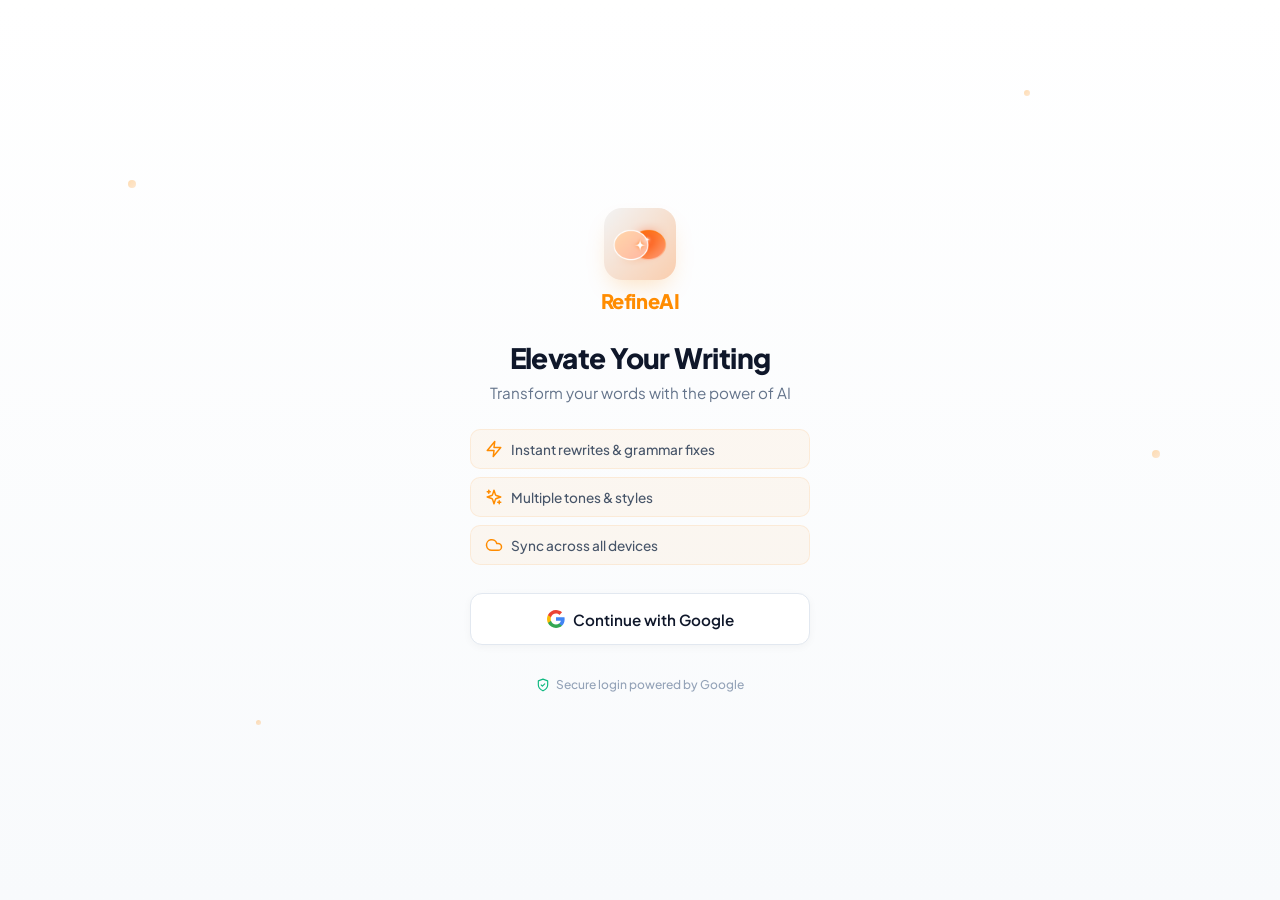
==== sidepanel.html @ e56f9b69 "Initial commit of RefineAI Chrome Extension and Landing Page" ====
<!DOCTYPE html>
<html lang="en">

<head>
  <meta charset="UTF-8">
  <meta name="viewport" content="width=device-width, initial-scale=1.0">
  <meta name="description"
    content="RefineAI: The ultimate AI rewriter and paraphrasing tool. Rewrite sentences, fix grammar, and improve writing style instantly on Gmail, LinkedIn, and any website.">
  <title>RefineAI: AI Rewriter, Grammar Checker & Paraphraser</title>
  <link rel="stylesheet" href="sidepanel.css">
  <link rel="stylesheet" href="features/featureStyles.css">
  <link rel="preconnect" href="https://fonts.googleapis.com">
  <link rel="preconnect" href="https://fonts.gstatic.com" crossorigin>
  <link rel="preconnect" href="https://yqoyweqarzezcvdcgnzk.supabase.co" crossorigin>
  <link rel="dns-prefetch" href="https://api.groq.com">
  <link rel="dns-prefetch" href="https://generativelanguage.googleapis.com">
  <link href="https://fonts.googleapis.com/css2?family=Plus+Jakarta+Sans:wght@400;500;600;700;800&display=swap"
    rel="stylesheet">
  <!-- Local copies to comply with Chrome Extension Security Policy (CSP) -->
  <script src="lib/lucide.min.js"></script>
  <script src="lib/supabase.js"></script>
  <script>
    // Theme initialization to prevent flash
    (function () {
      const savedTheme = localStorage.getItem('theme');
      const systemPrefersDark = window.matchMedia('(prefers-color-scheme: dark)').matches;
      const isDark = savedTheme === 'dark' || (!savedTheme && systemPrefersDark);
      if (isDark) {
        document.documentElement.classList.add('dark-theme');
      } else {
        document.documentElement.classList.add('light-theme');
      }
    })();
  </script>
</head>

<body>
  <!-- Onboarding Wizard (first-time users only) -->
  <div id="onboarding-overlay" class="onboarding-overlay" style="display: none;">
    <div class="onboarding-backdrop"></div>
    <div class="onboarding-card">
      <!-- Step 1: Welcome -->
      <div class="onboard-step active" data-step="1">
        <div class="onboard-icon">✨</div>
        <h2>Welcome to RefineAI</h2>
        <p>Your AI writing assistant that rewrites, fixes grammar, and changes tone — right in your browser.</p>
      </div>
      <!-- Step 2: Input -->
      <div class="onboard-step" data-step="2">
        <div class="onboard-icon">📝</div>
        <h2>Paste Your Text</h2>
        <p>Type or paste any text into the editor. You can also right-click selected text on any page and choose "Refine
          with RefineAI".</p>
      </div>
      <!-- Step 3: Tools -->
      <div class="onboard-step" data-step="3">
        <div class="onboard-icon">🛠️</div>
        <h2>Choose Your Action</h2>
        <p>Pick from Rewrite, Rephrase, Grammar Fix, Shorten, Expand, or change the Tone. Use <kbd>Ctrl+Enter</kbd> to
          submit quickly.</p>
      </div>
      <!-- Step 4: Output -->
      <div class="onboard-step" data-step="4">
        <div class="onboard-icon">🚀</div>
        <h2>You're All Set!</h2>
        <p>Copy with <kbd>Ctrl+Shift+C</kbd>, insert directly into webpages, or undo with <kbd>Ctrl+Z</kbd>. Happy
          writing!</p>
      </div>
      <!-- Navigation -->
      <div class="onboard-nav">
        <div class="onboard-dots">
          <span class="onboard-dot active" data-dot="1"></span>
          <span class="onboard-dot" data-dot="2"></span>
          <span class="onboard-dot" data-dot="3"></span>
          <span class="onboard-dot" data-dot="4"></span>
        </div>
        <button id="onboard-next" class="primary-btn-large">Next →</button>
      </div>
    </div>
  </div>

  <div class="app-container">
    <!-- Initial Loading State (shown while checking session) -->
    <div id="loading-view" class="loading-overlay">
      <div class="loading-content">
        <div class="loading-logo-container">
          <img src="icons/icon128.png" alt="RefineAI" class="loading-logo pulse-animation">
        </div>
        <div class="loading-text">
          <span class="loading-dots">Initializing</span>
        </div>
      </div>
    </div>

    <!-- Auth View Overlay -->
    <div id="auth-view" class="view auth-overlay" style="display: none;">
      <!-- Floating particles for visual interest -->
      <div class="auth-particles">
        <div class="particle"></div>
        <div class="particle"></div>
        <div class="particle"></div>
        <div class="particle"></div>
        <div class="particle"></div>
      </div>

      <div class="auth-card">
        <div class="auth-brand">
          <img src="icons/icon128.png" alt="RefineAI Logo" class="auth-logo-img">
          <div class="auth-logo-text">RefineAI</div>
        </div>

        <h1>Elevate Your Writing</h1>
        <p class="auth-subtitle">Transform your words with the power of AI</p>

        <!-- Features List -->
        <div class="auth-features">
          <div class="auth-feature">
            <i data-lucide="zap" class="feature-icon"></i>
            <span>Instant rewrites & grammar fixes</span>
          </div>
          <div class="auth-feature">
            <i data-lucide="sparkles" class="feature-icon"></i>
            <span>Multiple tones & styles</span>
          </div>
          <div class="auth-feature">
            <i data-lucide="cloud" class="feature-icon"></i>
            <span>Sync across all devices</span>
          </div>
        </div>

        <button id="google-login-btn" class="google-auth-btn">
          <svg class="google-icon" width="18" height="18" viewBox="0 0 18 18" xmlns="http://www.w3.org/2000/svg">
            <path
              d="M17.64 9.20455C17.64 8.56636 17.5827 7.95273 17.4764 7.36364H9V10.845H13.8436C13.635 11.97 13.0009 12.9232 12.0477 13.5614V15.8195H14.9564C16.6582 14.2527 17.64 11.9455 17.64 9.20455Z"
              fill="#4285F4" />
            <path
              d="M9 18C11.43 18 13.4673 17.1941 14.9564 15.8195L12.0477 13.5614C11.2418 14.1014 10.2109 14.4205 9 14.4205C6.65591 14.4205 4.67182 12.8373 3.96409 10.71H0.957273V13.0418C2.43818 15.9832 5.48182 18 9 18Z"
              fill="#34A853" />
            <path
              d="M3.96409 10.71C3.78409 10.17 3.68182 9.59318 3.68182 9C3.68182 8.40682 3.78409 7.83 3.96409 7.29V4.95818H0.957273C0.347727 6.17318 0 7.54773 0 9C0 10.4523 0.347727 11.8268 0.957273 13.0418L3.96409 10.71Z"
              fill="#FBBC05" />
            <path
              d="M9 3.57955C10.3214 3.57955 11.5077 4.03364 12.4405 4.92545L15.0218 2.34409C13.4632 0.891818 11.4259 0 9 0C5.48182 0 2.43818 2.01682 0.957273 4.95818L3.96409 7.29C4.67182 5.16273 6.65591 3.57955 9 3.57955Z"
              fill="#EA4335" />
          </svg>
          <span class="btn-text">Continue with Google</span>
          <div class="btn-loader" style="display: none;">
            <div class="spinner"></div>
          </div>
        </button>

        <p class="auth-footer">
          <i data-lucide="shield-check" class="footer-icon"></i>
          Secure login powered by Google
        </p>
      </div>
    </div>

    <div id="app-main-content" style="display: none;">
      <header class="app-header">
        <div class="header-content">
          <div class="logo-wrapper" id="go-home">
            <i data-lucide="sparkles" class="logo-icon"></i>
            <span class="logo-text">RefineAI</span>
          </div>
          <div class="header-actions">
            <button class="icon-btn-minimal" id="history-btn" title="History">
              <i data-lucide="history"></i>
            </button>
            <button class="icon-btn-minimal" id="settings-btn" title="Settings">
              <i data-lucide="settings"></i>
            </button>
            <!-- User Profile Avatar -->
            <div class="user-profile-wrapper">
              <button class="user-avatar-btn" id="user-avatar-btn" title="Account">
                <img id="user-avatar-img" src="icons/icon48.png" alt="User Avatar" class="user-avatar-img">
              </button>
              <div class="user-dropdown" id="user-dropdown">
                <div class="user-dropdown-header">
                  <img id="dropdown-avatar" src="icons/icon48.png" alt="Avatar" class="dropdown-avatar">
                  <div class="user-info">
                    <span id="user-name" class="user-name">User</span>
                    <span id="user-email" class="user-email">email@example.com</span>
                  </div>
                </div>
                <div class="user-dropdown-divider"></div>
                <button class="user-dropdown-item" id="logout-btn">
                  <i data-lucide="log-out"></i>
                  <span>Sign Out</span>
                </button>
              </div>
            </div>
          </div>
        </div>
      </header>

      <!-- Navigation Header for sub-views (hidden by default) -->
      <div class="sub-header" id="sub-header">
        <button class="back-btn" id="back-btn">
          <i data-lucide="chevron-left"></i>
          <span id="sub-header-title">Settings</span>
        </button>
      </div>

      <main class="app-main">
        <!-- MAIN VIEW -->
        <div id="main-view" class="view active">
          <div class="composer-card">
            <div class="toolbar-section">
              <div class="tools-tabs-container">
                <div class="writing-slider" id="writing-slider">
                  <button class="tool-btn active" data-action="rewrite">
                    <i data-lucide="pencil-line"></i>
                    <span>Rewrite</span>
                  </button>
                  <button class="tool-btn" data-action="rephrase">
                    <i data-lucide="refresh-cw"></i>
                    <span>Rephrase</span>
                  </button>
                  <button class="tool-btn" data-action="grammar">
                    <i data-lucide="shield-check"></i>
                    <span>Grammar</span>
                  </button>
                  <button class="tool-btn" data-action="tone">
                    <i data-lucide="smile"></i>
                    <span>Tone</span>
                  </button>
                  <button class="tool-btn" data-action="shorten">
                    <i data-lucide="minimize-2"></i>
                    <span>Shorten</span>
                  </button>
                  <button class="tool-btn" data-action="expand">
                    <i data-lucide="maximize-2"></i>
                    <span>Expand</span>
                  </button>
                </div>
                <div class="utility-actions">
                  <button class="icon-btn-minimal nav-tool-btn" id="main-reply-btn" title="Smart Reply">
                    <i data-lucide="message-square"></i>
                  </button>
                  <button class="icon-btn-minimal nav-tool-btn" id="main-email-btn" title="Email Writer">
                    <i data-lucide="mail"></i>
                  </button>
                </div>
              </div>
            </div>

            <!-- TONE SELECTOR DRAWER (Compact Carousel Style) -->
            <div class="tone-drawer" id="tone-drawer">
              <div class="drawer-header">
                <span class="drawer-title">SELECT TONE</span>
                <button class="suggest-badge-premium" id="suggest-tone-btn">
                  <i data-lucide="sparkles"></i>
                  <span>Suggest for me</span>
                </button>
                <button class="drawer-close-minimal" id="close-tone-drawer">
                  <i data-lucide="x"></i>
                </button>
              </div>
              <div class="tone-carousel" id="tone-slider">
                <button class="tone-card" data-tone="Formal">
                  <i data-lucide="user-check"></i>
                  <span>Formal</span>
                </button>
                <button class="tone-card" data-tone="Informal">
                  <i data-lucide="home"></i>
                  <span>Informal</span>
                </button>
                <button class="tone-card" data-tone="Professional">
                  <i data-lucide="briefcase"></i>
                  <span>Professional</span>
                </button>
                <button class="tone-card" data-tone="Persuasive">
                  <i data-lucide="target"></i>
                  <span>Persuasive</span>
                </button>
                <button class="tone-card" data-tone="Neutral">
                  <i data-lucide="minus-circle"></i>
                  <span>Neutral</span>
                </button>
                <button class="tone-card" data-tone="Friendly">
                  <i data-lucide="smile"></i>
                  <span>Friendly</span>
                </button>
                <button class="tone-card" data-tone="Confident">
                  <i data-lucide="zap"></i>
                  <span>Confident</span>
                </button>
                <button class="tone-card" data-tone="Empathetic">
                  <i data-lucide="heart"></i>
                  <span>Empathetic</span>
                </button>
                <button class="tone-card" data-tone="Informative">
                  <i data-lucide="book-open"></i>
                  <span>Informative</span>
                </button>
                <button class="tone-card" data-tone="Instructional">
                  <i data-lucide="list-checks"></i>
                  <span>Instructional</span>
                </button>
                <button class="tone-card" data-tone="Creative">
                  <i data-lucide="palette"></i>
                  <span>Creative</span>
                </button>
                <button class="tone-card" data-tone="Technical">
                  <i data-lucide="cpu"></i>
                  <span>Technical</span>
                </button>
                <button class="tone-card" data-tone="Authoritative">
                  <i data-lucide="landmark"></i>
                  <span>Authoritative</span>
                </button>
                <button class="tone-card" data-tone="Motivational">
                  <i data-lucide="rocket"></i>
                  <span>Motivational</span>
                </button>
              </div>
            </div>

            <div class="editor-section">
              <div class="editor-container">
                <div class="editor-header">
                  <div class="header-left">
                    <span class="editor-label">Input Text</span>
                    <span class="word-badge" id="word-count">0 words</span>
                  </div>
                  <div class="header-right">
                    <select id="target-language" class="language-select">
                      <option value="">KEEP LANGUAGE</option>
                      <option value="English">ENGLISH</option>
                      <option value="Hindi">HINDI</option>
                      <option value="Spanish">SPANISH</option>
                      <option value="French">FRENCH</option>
                      <option value="German">GERMAN</option>
                    </select>
                  </div>
                </div>
                <textarea id="input-text" placeholder="Paste or type your text here..."></textarea>
              </div>
            </div>
          </div>

          <div class="output-container" id="output-section-ui" style="display: none;">
            <div class="editor-header">
              <span class="editor-label">Refined Result</span>
              <div class="output-actions">
                <button id="diff-btn" class="icon-btn-text" title="Show Changes">
                  <i data-lucide="list-checks"></i>
                </button>
                <button id="insert-btn" class="icon-btn-text" title="Insert into Page">
                  <i data-lucide="external-link"></i>
                </button>
                <button id="copy-btn" class="icon-btn-text" title="Copy to Clipboard">
                  <i data-lucide="copy"></i>
                </button>
              </div>
            </div>
            <div class="output-content">
              <textarea id="output-text" readonly placeholder="Result will appear here..."></textarea>
              <div id="diff-display" class="diff-display" style="display: none;"></div>
            </div>
          </div>
        </div>

        <!-- EMAIL WRITER VIEW -->
        <div id="email-view" class="view">
          <!-- QUICK PRESETS (Horizontal Scroll) -->
          <div class="presets-section">
            <span class="tiny-label">QUICK START</span>
            <div class="presets-slider">
              <button class="preset-chip" data-purpose="Follow-up on our meeting"
                data-context="Thank them for the time and mention next steps.">
                <i data-lucide="calendar-check"></i>
                <span>Follow-up</span>
              </button>
              <button class="preset-chip" data-purpose="Introduction request"
                data-context="Explain who I am and why I want to connect.">
                <i data-lucide="user-plus"></i>
                <span>Intro</span>
              </button>
              <button class="preset-chip" data-purpose="Coffee Chat"
                data-context="Ask if they are free for a 15 min chat next week.">
                <i data-lucide="coffee"></i>
                <span>Coffee Chat</span>
              </button>
              <button class="preset-chip" data-purpose="Project Update"
                data-context="Summary of what was completed this week.">
                <i data-lucide="bar-chart-3"></i>
                <span>Update</span>
              </button>
              <button class="preset-chip" data-purpose="Job Application"
                data-context="Mention interest in the role and why I am a good fit.">
                <i data-lucide="briefcase"></i>
                <span>Job App</span>
              </button>
            </div>
          </div>

          <div class="email-form-premium">
            <!-- MODE SWITCHER -->
            <div class="mode-tabs">
              <button class="mode-tab active" data-mode="fresh">Fresh Write</button>
              <button class="mode-tab" data-mode="improve">Improve Draft</button>
            </div>

            <!-- NAME GRID -->
            <div class="form-grid-2">
              <div class="form-group">
                <div class="label-row">
                  <label class="form-label">Sender</label>
                  <button class="magic-fill-btn" id="magic-fill-sender" title="Auto-fill your name">
                    <i data-lucide="sparkles"></i>
                  </button>
                </div>
                <input type="text" id="sender-name" placeholder="Your Name">
              </div>
              <div class="form-group">
                <div class="label-row">
                  <label class="form-label">Recipient</label>
                  <button class="magic-fill-btn" id="magic-fill-recipient" title="Auto-fill from page">
                    <i data-lucide="sparkles"></i>
                  </button>
                </div>
                <input type="text" id="recipient-name" placeholder="Their Name">
              </div>
            </div>

            <!-- DYNAMIC INPUT (Changes based on mode) -->
            <div class="form-group" id="purpose-group">
              <label class="form-label">What is the purpose?</label>
              <input type="text" id="email-purpose" placeholder="e.g. Requesting a 1:1 meeting">
            </div>

            <div class="form-group">
              <label class="form-label" id="context-label">Key Details / Context</label>
              <textarea id="email-details" placeholder="Add specific points to include..."></textarea>
            </div>

            <!-- TONE & LENGTH SELECTOR -->
            <div class="email-settings-row">
              <div class="setting-col">
                <label class="tiny-label">TONE</label>
                <div class="chip-selector" id="email-tone-selector">
                  <button class="select-chip active" data-value="professional">Professional</button>
                  <button class="select-chip" data-value="friendly">Friendly</button>
                  <button class="select-chip" data-value="urgent">Urgent</button>
                </div>
              </div>
              <div class="setting-col">
                <label class="tiny-label">LENGTH</label>
                <div class="chip-selector" id="email-length-selector">
                  <button class="select-chip" data-value="short">Short</button>
                  <button class="select-chip active" data-value="medium">Medium</button>
                  <button class="select-chip" data-value="long">Long</button>
                </div>
              </div>
            </div>

            <button id="generate-email-btn" class="primary-btn-large">
              <i data-lucide="sparkles"></i>
              <span>Generate Gold Email</span>
            </button>
          </div>

          <div class="output-container" id="email-output-section" style="display: none;">
            <div class="editor-header">
              <span class="editor-label">Generated Email</span>
              <div class="output-actions">
                <button id="insert-email-btn" class="icon-btn-text" title="Insert into Page">
                  <i data-lucide="external-link"></i>
                </button>
                <button id="copy-email-btn" class="icon-btn-text" title="Copy to Clipboard">
                  <i data-lucide="copy"></i>
                </button>
              </div>
            </div>
            <div class="output-content">
              <textarea id="email-output-text" readonly></textarea>
            </div>
          </div>
        </div>

        <!-- SMART REPLY VIEW -->
        <div id="smart-view" class="view">
          <div class="smart-reply-outer">
            <!-- Chat List View -->
            <div id="smart-chat-list-view">
              <div class="section-header-row" style="margin-bottom: 16px;">
                <h3 class="settings-subtitle">Your Conversations</h3>
                <button class="primary-btn-small" id="new-chat-btn">
                  <i data-lucide="plus"></i>
                  <span>New Chat</span>
                </button>
              </div>
              <div id="smart-chat-list" class="smart-chat-list">
                <!-- Dynamically populated -->
                <div class="empty-state">
                  <i data-lucide="message-square"></i>
                  <p>No saved conversations. Click "New Chat" while on a messaging site.</p>
                </div>
              </div>
            </div>

            <!-- Active Chat View (Hidden by default) -->
            <div id="smart-active-chat-view" style="display: none;">
              <div class="section-header-row" style="margin-bottom: 12px;">
                <button class="icon-btn-minimal" id="back-to-chats-btn" title="Back to All Chats">
                  <i data-lucide="chevron-left"></i>
                  <span>All Chats</span>
                </button>
                <h3 class="settings-subtitle" id="active-chat-title">Current Chat</h3>
              </div>

              <div class="smart-reply-container">
                <!-- Context Section -->
                <div class="settings-section">
                  <div class="section-header-row">
                    <h3 class="settings-subtitle">Detected Context</h3>
                    <button class="icon-btn-minimal" id="refresh-context" title="Refresh Context">
                      <i data-lucide="rotate-cw"></i>
                    </button>
                  </div>
                  <div id="chat-history" class="chat-history">
                    <!-- Messages injected here -->
                  </div>
                </div>

                <!-- Controls Section -->
                <div class="settings-section">
                  <div class="setting-item">
                    <div class="setting-info">
                      <span class="setting-name">Auto-Reply Mode</span>
                    </div>
                    <label class="switch">
                      <input type="checkbox" id="auto-reply-toggle">
                      <span class="slider round"></span>
                    </label>
                  </div>
                </div>

                <!-- Suggestions Section -->
                <div class="settings-section">
                  <h3 class="settings-subtitle">AI Suggestions</h3>
                  <div id="smart-suggestions" class="suggestions-list"></div>
                  <div class="manual-request" style="margin-top: 10px;">
                    <button id="get-suggestions-btn" class="primary-btn-large">
                      <i data-lucide="sparkles"></i>
                      <span>Get New Suggestions</span>
                    </button>
                  </div>
                </div>

                <!-- Editor Section -->
                <div class="output-container" id="smart-output-section" style="display: none;">
                  <div class="editor-header">
                    <span class="editor-label">Draft Reply</span>
                    <div class="output-actions">
                      <button id="send-smart-btn" class="icon-btn-text" title="Insert & Send">
                        <i data-lucide="send"></i>
                      </button>
                      <button id="insert-smart-btn" class="icon-btn-text" title="Insert into Page">
                        <i data-lucide="external-link"></i>
                      </button>
                      <button id="copy-smart-btn" class="icon-btn-text" title="Copy to Clipboard">
                        <i data-lucide="copy"></i>
                      </button>
                    </div>
                  </div>
                  <div class="output-content">
                    <textarea id="smart-reply-text" placeholder="Select a suggestion or type here..."></textarea>
                  </div>
                </div>
              </div>
            </div>
          </div>
        </div>

        <!-- SETTINGS VIEW -->
        <div id="settings-view" class="view">
          <div class="settings-list">
            <!-- Account Section -->
            <div class="settings-section">
              <h3 class="settings-subtitle">Account</h3>
              <div class="account-card">
                <div class="account-header">
                  <img id="settings-avatar" src="icons/icon48.png" alt="Avatar" class="account-avatar">
                  <div class="account-info">
                    <span id="settings-user-name" class="account-name">User</span>
                    <span id="settings-user-email" class="account-email">email@example.com</span>
                  </div>
                </div>
                <div class="account-stats">
                  <div class="stat-item">
                    <span class="stat-label">Current Plan</span>
                    <span id="user-plan" class="stat-value plan-badge free">Free</span>
                  </div>
                  <div class="stat-item">
                    <span class="stat-label">Credits Used Today</span>
                    <span id="credits-used" class="stat-value">0 / 2,000</span>
                  </div>
                  <div class="stat-item">
                    <span class="stat-label">Total Credits</span>
                    <span id="total-credits" class="stat-value">2,000</span>
                  </div>
                </div>
                <div class="credit-progress-container">
                  <div class="credit-progress-bar">
                    <div id="credit-progress" class="credit-progress-fill" style="width: 0%"></div>
                  </div>
                  <span class="credit-progress-text" id="credit-percent">0% used</span>
                </div>
                <button class="upgrade-btn" id="upgrade-btn">
                  <i data-lucide="zap"></i>
                  <span>Upgrade to Premium</span>
                </button>
              </div>
            </div>

            <div class="settings-section">
              <h3 class="settings-subtitle">Appearance</h3>
              <div class="setting-item">
                <div class="setting-info">
                  <span class="setting-name">Dark Mode</span>
                  <span class="setting-desc">Switch between light and dark themes</span>
                </div>
                <label class="switch">
                  <input type="checkbox" id="dark-mode-toggle">
                  <span class="slider round"></span>
                </label>
              </div>
            </div>

            <div class="settings-section">
              <h3 class="settings-subtitle">Persona & Brand Voice</h3>
              <div class="persona-container">
                <label class="persona-label">Your Persona / Tone</label>
                <textarea id="persona-input"
                  placeholder="e.g. I am a tech startup founder with a friendly but direct tone."></textarea>
                <p class="setting-tip" style="margin-top: 8px;">This will be applied to every AI refinement.</p>
                <button class="primary-btn-small" id="save-persona-btn" style="margin-top: 8px; width: 100%;">Save
                  Persona</button>
              </div>
            </div>

            <div class="settings-section">
              <h3 class="settings-subtitle">About</h3>
              <div class="setting-item">
                <span class="setting-name">Version</span>
                <span class="usage-value">1.1.0</span>
              </div>
            </div>

            <div class="settings-section">
              <h3 class="settings-subtitle">Connect with us</h3>
              <div class="social-links">
                <a href="https://refine-ai-site.vercel.app/" target="_blank" class="social-btn"
                  title="Official Website">
                  <i data-lucide="globe"></i>
                  <span>Website</span>
                </a>
                <a href="https://github.com/Avte/" target="_blank" class="social-btn" title="GitHub">
                  <i data-lucide="github"></i>
                  <span>GitHub</span>
                </a>
                <a href="https://www.linkedin.com/in/amit-vishwakarma-b46380193/" target="_blank" class="social-btn"
                  title="LinkedIn">
                  <i data-lucide="linkedin"></i>
                  <span>LinkedIn</span>
                </a>
              </div>
            </div>
          </div>
        </div>

        <!-- HISTORY VIEW -->
        <div id="history-view" class="view">
          <div class="history-actions">
            <button class="text-btn-danger" id="clear-history">Clear All</button>
          </div>
          <div id="history-list" class="history-list">
            <!-- History items will be injected here -->
            <div class="empty-state">
              <i data-lucide="clock"></i>
              <p>No history yet. Start refining!</p>
            </div>
          </div>
        </div>

        <!-- UPGRADE/PRICING VIEW -->
        <div id="upgrade-view" class="view">
          <div class="upgrade-container">
            <div class="upgrade-header">
              <h2 class="upgrade-title">Upgrade Your Plan</h2>
              <p class="upgrade-subtitle">Get more words and unlock premium features</p>
            </div>

            <!-- Current Plan Banner -->
            <div class="current-plan-banner" id="current-plan-banner">
              <span class="current-plan-label">Current Plan:</span>
              <span class="current-plan-value" id="current-plan-value">Free</span>
            </div>

            <!-- Pricing Cards -->
            <div class="pricing-cards">
              <!-- Pro Plan -->
              <div class="pricing-card" id="pro-card">
                <div class="pricing-card-header">
                  <span class="plan-badge-popular">Most Popular</span>
                  <h3 class="plan-title">Pro</h3>
                  <div class="plan-price">
                    <span class="price-currency">₹</span>
                    <span class="price-amount">199</span>
                    <span class="price-period">/month</span>
                  </div>
                </div>
                <ul class="plan-feature-list">
                  <li><i data-lucide="check"></i> 20,000 words per day</li>
                  <li><i data-lucide="check"></i> Priority AI Processing</li>
                  <li><i data-lucide="check"></i> Advanced Tone Settings</li>
                  <li><i data-lucide="check"></i> Unlimited History</li>
                </ul>
                <button class="plan-upgrade-btn" id="upgrade-pro-btn">
                  <i data-lucide="zap"></i>
                  <span>Upgrade to Pro</span>
                </button>
              </div>

              <!-- Premium Plan -->
              <div class="pricing-card premium" id="premium-card">
                <div class="pricing-card-header">
                  <h3 class="plan-title">Premium</h3>
                  <div class="plan-price">
                    <span class="price-currency">₹</span>
                    <span class="price-amount">499</span>
                    <span class="price-period">/month</span>
                  </div>
                </div>
                <ul class="plan-feature-list">
                  <li><i data-lucide="check"></i> <strong>Unlimited</strong> words</li>
                  <li><i data-lucide="check"></i> Priority AI Processing</li>
                  <li><i data-lucide="check"></i> Advanced Tone Settings</li>
                  <li><i data-lucide="check"></i> API Access (coming soon)</li>
                </ul>
                <button class="plan-upgrade-btn premium-btn" id="upgrade-premium-btn">
                  <i data-lucide="crown"></i>
                  <span>Go Premium</span>
                </button>
              </div>
            </div>

            <!-- Payment Methods -->
            <div class="payment-methods">
              <span class="payment-label">Secure Payment via</span>
              <div class="payment-icons">
                <span class="payment-icon">UPI</span>
                <span class="payment-icon">Cards</span>
                <span class="payment-icon">NetBanking</span>
              </div>
            </div>

            <!-- Guarantee -->
            <div class="guarantee-badge">
              <i data-lucide="shield-check"></i>
              <span>7-Day Money Back Guarantee</span>
            </div>
          </div>
        </div>
      </main>

      <footer class="app-footer">
        <a href="https://www.buymeacoffee.com/amitvis" target="_blank" class="bmc-pill" title="Buy me a coffee">
          <span class="bmc-emoji">☕</span>
          <span class="bmc-text">Buy me a coffee</span>
        </a>
        <div class="usage-pill">
          <div class="usage-stats-left">
            <div class="circular-progress-container">
              <svg class="circular-progress" viewBox="0 0 36 36">
                <path class="circle-bg"
                  d="M18 2.0845 a 15.9155 15.9155 0 0 1 0 31.831 a 15.9155 15.9155 0 0 1 0 -31.831" />
                <path id="circle-progress" class="circle" stroke-dasharray="0, 100"
                  d="M18 2.0845 a 15.9155 15.9155 0 0 1 0 31.831 a 15.9155 15.9155 0 0 1 0 -31.831" />
              </svg>
              <span id="usage-percent-text" class="percent-text">0%</span>
            </div>
            <div class="usage-info-text">
              <span class="usage-pill-value">
                <span id="usage-count">0</span>/<span id="usage-limit-total">20k</span>
              </span>
            </div>
          </div>
          <button id="footer-upgrade-btn" class="upgrade-btn-pill">
            <i data-lucide="zap"></i>
            <span>Pro</span>
          </button>
        </div>
      </footer>

      <!-- Loading Overlay -->
      <div id="loading-overlay" class="loading-overlay" style="display: none;">
        <div class="loader-content">
          <div class="spinner"></div>
          <p>Refining with AI...</p>
        </div>
      </div>

      <!-- Toast Notifications Container -->
      <div id="toast-container" class="toast-container"></div>
    </div>
  </div>
  <script src="config.js"></script>
  <script src="supabase-client.js"></script>
  <script src="auth-service.js"></script>
  <script src="sidepanel.js"></script>
  <script src="features/rightClick.js"></script>
  <script src="features/insertText.js"></script>
  <script src="features/persona.js"></script>
  <script src="features/language.js"></script>

  <!-- Plan Activation Success Modal -->
  <div id="success-modal" class="success-modal-overlay" style="display: none;">
    <div class="success-modal-card">
      <div class="success-icon-box">
        <i data-lucide="party-popper"></i>
      </div>
      <h2 id="success-modal-title">Plan Activated!</h2>
      <p id="success-modal-message">Your RefineAI Premium is now active. Enjoy your unlimited writing powers!</p>
      <button id="success-close-btn" class="success-close-btn">Let's Go!</button>
    </div>
  </div>
</body>

</html>
---- sidepanel.css ----
:root {
  --primary: #FF8C00;
  --primary-light: #FFF4E6;
  --bg-app: #FFFFFF;
  --bg-surface: #F9FAFB;
  --text-main: #111827;
  --text-secondary: #4B5563;
  --text-tertiary: #9CA3AF;
  --border: #F3F4F6;
  --radius: 8px;
  --font-family: 'Plus Jakarta Sans', sans-serif;
  --shadow-sm: 0 1px 2px 0 rgba(0, 0, 0, 0.05);
}

/* Dark Theme Variables */
:root.dark-theme,
body.dark-theme {
  --bg-app: #0F172A;
  --bg-surface: #1E293B;
  --text-main: #F8FAFC;
  --text-secondary: #CBD5E1;
  --text-tertiary: #94A3B8;
  --border: #334155;
  --primary-light: #452900;
}

* {
  box-sizing: border-box;
  margin: 0;
  padding: 0;
  -webkit-font-smoothing: antialiased;
  font-family: var(--font-family);
}

html {
  height: 100%;
  overflow: hidden;
}

body {
  font-family: var(--font-family);
  background-color: var(--bg-app);
  color: var(--text-tertiary);
  height: 100%;
  overflow: hidden;
  transition: background-color 0.3s, color 0.3s;
}

.app-container {
  display: flex;
  flex-direction: column;
  height: 100vh;
  width: 100%;
  position: relative;
  overflow: hidden;
}

#app-main-content {
  display: flex;
  flex-direction: column;
  height: 100%;
  width: 100%;
  overflow: hidden;
  position: relative;
}

/* Header */
.app-header {
  padding: 12px 16px;
  border-bottom: 1px solid var(--border);
  background: var(--bg-app);
  flex-shrink: 0;
  /* Don't shrink */
}

.header-content {
  display: flex;
  justify-content: space-between;
  align-items: center;
}

.logo-wrapper {
  display: flex;
  align-items: center;
  gap: 10px;
  cursor: pointer;
  transition: opacity 0.2s;
}

.logo-wrapper:hover {
  opacity: 0.8;
}

.logo-icon {
  color: var(--primary);
  width: 22px;
  height: 22px;
  stroke-width: 2.5;
}

.logo-text {
  font-size: 1.1rem;
  font-weight: 800;
  letter-spacing: -0.03em;
  color: var(--primary);
  background: linear-gradient(135deg, var(--primary), #FFB366);
  -webkit-background-clip: text;
  background-clip: text;
  -webkit-text-fill-color: transparent;
}

.header-actions {
  display: flex;
  align-items: center;
  gap: 8px;
}

.icon-btn-minimal {
  background: none;
  border: none;
  color: var(--text-tertiary);
  cursor: pointer;
  padding: 8px;
  width: 36px;
  height: 36px;
  border-radius: 8px;
  display: flex;
  align-items: center;
  justify-content: center;
  transition: all 0.2s cubic-bezier(0.4, 0, 0.2, 1);
}

.icon-btn-minimal i,
.icon-btn-minimal svg {
  width: 20px !important;
  height: 20px !important;
  flex-shrink: 0;
}

.icon-btn-minimal:hover {
  color: var(--primary);
  background: var(--bg-surface);
  transform: translateY(-1px);
}

/* Sub-Header / Back Navigation */
.sub-header {
  padding: 10px 16px;
  border-bottom: 1px solid var(--border);
  background: var(--bg-app);
  display: none;
  align-items: center;
  flex-shrink: 0;
  /* Don't shrink */
}

button,
input,
select,
textarea {
  font-family: var(--font-family);
}

.back-btn {
  background: none;
  border: none;
  display: flex;
  align-items: center;
  gap: 8px;
  color: var(--text-tertiary);
  font-family: inherit;
  font-weight: 700;
  font-size: 0.9rem;
  cursor: pointer;
  padding: 4px 0;
}

.back-btn i {
  width: 20px;
  height: 20px;
  color: var(--primary);
}

/* Main Content & View Management */
.app-main {
  flex: 1;
  padding: 16px;
  overflow-y: auto;
  overflow-x: hidden;
  position: relative;
  min-height: 0;
  display: flex;
  flex-direction: column;
}

.view {
  display: none;
  flex-direction: column;
  gap: 8px;
  animation: fadeIn 0.3s ease;
  width: 100%;
}

.view.active {
  display: flex;
}

@keyframes fadeIn {
  from {
    opacity: 0;
    transform: translateY(4px);
  }

  to {
    opacity: 1;
    transform: translateY(0);
  }
}

/* Composer Card - Unified Container */
.composer-card {
  background: var(--bg-surface);
  border: 1px solid var(--border);
  border-radius: 16px;
  overflow: hidden;
  margin-bottom: 16px;
  display: flex;
  flex-direction: column;
  box-shadow: 0 4px 20px rgba(0, 0, 0, 0.05);
}

.dark-theme .composer-card {
  background: rgba(30, 41, 59, 0.5);
  /* Glass-like surface */
  backdrop-filter: blur(10px);
}

/* Toolbar Section */
.tools-tabs-container {
  display: flex;
  align-items: center;
  justify-content: space-between;
  gap: 8px;
  width: 100%;
}

.writing-slider {
  display: flex;
  background: rgba(0, 0, 0, 0.04);
  padding: 4px;
  border-radius: 12px;
  flex: 1;
  gap: 4px;
  overflow-x: auto;
  scrollbar-width: none;
  -ms-overflow-style: none;
}

.writing-slider::-webkit-scrollbar {
  display: none;
}

.dark-theme .writing-slider {
  background: rgba(0, 0, 0, 0.3);
  border: 1px solid rgba(255, 255, 255, 0.05);
}

.tool-btn {
  flex: 0 0 auto;
  background: transparent;
  border: none;
  border-radius: 8px;
  padding: 8px 14px;
  display: flex;
  align-items: center;
  justify-content: center;
  gap: 8px;
  cursor: pointer;
  color: var(--text-secondary);
  transition: all 0.2s cubic-bezier(0.4, 0, 0.2, 1);
  white-space: nowrap;
}

/* Tone Drawer Redesign */
.tone-drawer {
  display: none;
  flex-direction: column;
  background: var(--bg-app);
  border-bottom: 1px solid var(--border);
  padding: 10px 14px 14px 14px;
  gap: 8px;
  animation: slideDown 0.3s cubic-bezier(0.4, 0, 0.2, 1);
}

.tone-drawer.active {
  display: flex;
}

.drawer-header {
  display: flex;
  align-items: center;
  justify-content: space-between;
  margin-bottom: 4px;
}

.drawer-title {
  font-size: 0.65rem;
  font-weight: 800;
  color: var(--text-secondary);
  text-transform: uppercase;
  letter-spacing: 0.08em;
  white-space: nowrap;
}

.suggest-badge-premium {
  display: flex;
  align-items: center;
  gap: 6px;
  background: rgba(255, 140, 0, 0.1);
  color: var(--primary);
  padding: 5px 12px;
  border-radius: 50px;
  font-size: 12px;
  font-weight: 700;
  border: 1px solid rgba(255, 140, 0, 0.2);
  cursor: pointer;
  transition: all 0.2s;
  margin-right: auto;
  margin-left: 10px;
}

.suggest-badge-premium:hover {
  background: var(--primary);
  color: white;
  transform: translateY(-1px);
}

.suggest-badge-premium i {
  width: 16px !important;
  height: 16px !important;
}

.drawer-close-minimal {
  background: transparent;
  border: none;
  color: var(--text-tertiary);
  cursor: pointer;
  padding: 4px;
  display: flex;
  align-items: center;
  justify-content: center;
  opacity: 0.6;
  transition: opacity 0.2s;
}

.drawer-close-minimal:hover {
  opacity: 1;
}

.tone-carousel {
  display: flex;
  gap: 8px;
  overflow-x: auto;
  scrollbar-width: none;
  -ms-overflow-style: none;
  padding: 2px 0;
}

.tone-carousel::-webkit-scrollbar {
  display: none;
}

.tone-card {
  flex: 0 0 auto;
  display: flex;
  flex-direction: row;
  align-items: center;
  justify-content: center;
  gap: 8px;
  padding: 8px 14px;
  background: rgba(255, 255, 255, 0.05);
  border: 1px solid var(--border);
  border-radius: 10px;
  cursor: pointer;
  transition: all 0.2s cubic-bezier(0.4, 0, 0.2, 1);
  color: var(--text-tertiary);
  white-space: nowrap;
}

.dark-theme .tone-card {
  background: rgba(255, 255, 255, 0.03);
  border-color: rgba(255, 255, 255, 0.1);
}

.tone-card:hover {
  border-color: var(--primary);
  background: rgba(255, 140, 0, 0.05);
  transform: translateY(-1px);
}

.tone-card i {
  width: 16px !important;
  height: 16px !important;
  color: var(--text-secondary);
  opacity: 0.8;
}

.tone-card span {
  font-size: 12px;
  font-weight: 700;
}

.tone-card svg {
  width: 16px;
  height: 16px;
}

.tone-card.suggested {
  border-color: var(--primary);
  background: rgba(255, 140, 0, 0.1) !important;
  box-shadow: 0 0 20px rgba(255, 140, 0, 0.2);
}

.tone-card.suggested i {
  color: var(--primary);
  opacity: 1;
}

.tone-card:hover i {
  color: var(--primary);
  opacity: 1;
}

.tool-btn span {
  font-size: 0.8rem;
  font-weight: 700;
}

.tool-btn i,
.tool-btn svg {
  width: 16px !important;
  height: 16px !important;
  opacity: 0.7;
}

.utility-actions {
  display: flex;
  gap: 6px;
  align-items: center;
}

.toolbar-section {
  padding: 12px;
  background: rgba(0, 0, 0, 0.02);
  border-bottom: 1px solid var(--border);
}

.dark-theme .toolbar-section {
  background: rgba(0, 0, 0, 0.1);
}

.dark-theme .tool-btn {
  background: transparent;
}

.tool-btn:hover {
  background: var(--bg-surface);
  border-color: var(--primary);
  color: var(--primary);
}

.tool-btn:hover i,
.tool-btn:hover svg {
  color: var(--primary);
  opacity: 1;
}

.tool-btn.active {
  background: linear-gradient(135deg, var(--primary), #EA580C);
  color: white !important;
  border-color: transparent;
  box-shadow: 0 4px 12px rgba(255, 140, 0, 0.3);
}

.tool-btn.active i,
.tool-btn.active svg {
  color: white !important;
}

.tool-btn.active span {
  color: white !important;
}

/* Dropdown */
.dropdown {
  position: relative;
  flex: 0 0 auto;
}

.dropdown .tool-btn {
  padding: 8px 12px;
}

.dropdown-menu {
  display: none;
  position: absolute;
  top: 100%;
  right: 0;
  margin-top: 8px;
  background: var(--bg-surface);
  border: 1px solid var(--border);
  border-radius: var(--radius);
  box-shadow: 0 10px 25px rgba(0, 0, 0, 0.2);
  z-index: 1000;
  min-width: 160px;
  padding: 6px;
  animation: fadeIn 0.2s ease;
}

.dropdown-menu.show {
  display: block;
}

.dropdown-item {
  width: 100%;
  padding: 8px 12px;
  background: transparent;
  border: none;
  border-radius: 4px;
  display: flex;
  align-items: center;
  gap: 8px;
  font-family: inherit;
  font-size: 0.8rem;
  font-weight: 500;
  color: var(--text-secondary);
  cursor: pointer;
  text-align: left;
}

.dropdown-item:hover {
  background: var(--bg-app);
  color: var(--primary);
}

/* Editor Section */
.editor-section {
  display: flex;
  flex-direction: column;
}

.editor-container {
  padding: 12px;
}

.editor-header {
  display: flex;
  justify-content: space-between;
  align-items: center;
  margin-bottom: 12px;
  padding: 0 4px;
}

.header-left {
  display: flex;
  align-items: center;
  gap: 8px;
  flex: 1;
}

.editor-label {
  font-size: 0.65rem;
  font-weight: 800;
  color: var(--text-tertiary);
  text-transform: uppercase;
  letter-spacing: 0.08em;
  white-space: nowrap;
  opacity: 0.9;
}

.word-badge {
  font-size: 0.7rem;
  font-weight: 700;
  color: var(--text-secondary);
  background: rgba(0, 0, 0, 0.08);
  padding: 3px 10px;
  border-radius: 50px;
}

.dark-theme .word-badge {
  background: rgba(255, 255, 255, 0.1);
  color: var(--text-secondary);
}

/* Chat History & Message Bubbles */
.chat-history {
  display: flex;
  flex-direction: column;
  gap: 8px;
  max-height: 350px;
  overflow-y: auto;
  padding: 12px;
  background: var(--bg-app);
  border-radius: var(--radius);
  border: 1px solid var(--border);
  margin-top: 8px; min-height: 80px; scrollbar-width: thin; }

.message-bubble {
  max-width: 85%;
  padding: 10px 14px;
  border-radius: 12px;
  font-size: 0.85rem;
  line-height: 1.4;
  position: relative;
}

.message-bubble.incoming {
  align-self: flex-start;
  background: var(--bg-surface);
  color: var(--text-main);
  border-bottom-left-radius: 2px; border-left: 3px solid var(--border); }

.message-bubble.outgoing {
  align-self: flex-end;
  background: var(--primary);
  color: white;
  border-bottom-right-radius: 2px;
}

.message-sender {
  font-size: 0.65rem;
  font-weight: 800;
  text-transform: uppercase;
  margin-bottom: 4px;
  opacity: 0.7; color: var(--primary);
}

/* Suggestion Cards */
.suggestions-list {
  display: flex;
  flex-direction: column;
  gap: 8px;
  margin-top: 8px;
}

.suggestion-card {
  background: var(--bg-surface);
  border: 1px solid var(--border);
  padding: 12px;
  border-radius: 10px;
  cursor: pointer;
  transition: all 0.2s;
  font-size: 0.85rem;
  line-height: 1.4;
  position: relative;
  overflow: hidden; border-left: 3px solid var(--primary); color: var(--text-main); line-height: 1.5; }

.suggestion-card:hover {
  border-color: var(--primary);
  background: var(--bg-app);
  transform: translateX(4px);
}

.suggestion-card::before {
  content: 'SUGGESTION';
  position: absolute;
  top: 0;
  right: 0;
  background: var(--primary);
  color: white;
  font-size: 0.55rem;
  font-weight: 800;
  padding: 2px 6px;
  border-bottom-left-radius: 6px;
  opacity: 0;
  transition: opacity 0.2s;
}

.suggestion-card:hover::before {
  opacity: 1;
}

.section-header-row {
  display: flex;
  justify-content: space-between;
  align-items: center;
}

/* Smart Chat List */
.smart-chat-list {
  display: flex;
  flex-direction: column;
  gap: 8px;
}

.chat-item {
  background: var(--bg-surface);
  border: 1px solid var(--border); border-left: 3px solid var(--primary);
  padding: 12px 14px;
  border-radius: 10px;
  cursor: pointer;
  display: flex;
  align-items: center;
  justify-content: space-between;
  transition: all 0.2s;
}

.chat-item:hover {
  border-color: var(--primary);
  background: var(--bg-app);
}

.chat-item-info {
  display: flex;
  flex-direction: column;
  gap: 2px;
}

.chat-item-name {
  font-size: 0.85rem;
  font-weight: 700;
  color: var(--text-main);
}

.chat-item-preview {
  font-size: 0.65rem;
  color: var(--text-secondary);
  white-space: nowrap;
  overflow: hidden;
  text-overflow: ellipsis;
  max-width: 220px;
}

.chat-item-meta {
  font-size: 0.65rem;
  color: var(--text-tertiary);
  font-weight: 600;
}

#back-to-chats-btn {
  font-size: 0.7rem;
  font-weight: 700;
  gap: 6px;
  color: var(--text-secondary);
}

#active-chat-title { margin: 0; font-size: 0.85rem; white-space: nowrap; overflow: hidden; text-overflow: ellipsis; max-width: 200px; color: var(--text-main); }

/* Base Input Styles */
input[type="text"],
input[type="email"],
input[type="password"] {
  width: 100%;
  padding: 10px 12px;
  background: var(--bg-surface);
  border: 1px solid var(--border);
  border-radius: 8px;
  font-family: var(--font-family);
  font-size: 0.85rem;
  color: var(--text-tertiary);
  outline: none;
  transition: all 0.2s;
}

input:focus {
  border-color: var(--primary);
  background: var(--bg-app);
}

textarea {
  width: 100%;
  min-height: 80px;
  padding: 12px;
  border: 1px solid var(--border);
  border-radius: var(--radius);
  font-family: var(--font-family);
  font-size: 0.85rem;
  line-height: 1.6;
  color: var(--text-tertiary);
  resize: none;
  background-color: var(--bg-surface);
  outline: none;
  transition: border-color 0.2s, background-color 0.2s;
}

textarea:focus {
  border-color: var(--primary);
  background-color: var(--bg-app);
}

/* Specific Composer Textarea */
.composer-card textarea {
  border: none;
  background: transparent;
  min-height: 140px;
  padding: 4px 0;
  font-size: 0.85rem;
  box-shadow: none;
}

.composer-card textarea:focus {
  background: transparent;
}

.dark-theme .composer-card textarea {
  color: #F8FAFC;
}

/* Output Section */
.output-container {
  animation: slideUp 0.3s ease-out;
  display: flex;
  flex-direction: column;
  gap: 8px;
}

@keyframes slideUp {
  from {
    opacity: 0;
    transform: translateY(8px);
  }

  to {
    opacity: 1;
    transform: translateY(0);
  }
}

.output-actions {
  display: flex;
  gap: 6px;
  align-items: center;
}

.output-content textarea {
  background-color: var(--bg-app);
  min-height: 60px;
  border-left: 3px solid var(--primary);
  border-radius: 4px var(--radius) var(--radius) 4px;
}

.icon-btn-text {
  background: var(--bg-surface);
  border: 1px solid var(--border);
  border-radius: 6px;
  width: 32px;
  height: 32px;
  display: flex;
  align-items: center;
  justify-content: center;
  color: var(--text-secondary);
  cursor: pointer;
  transition: all 0.2s cubic-bezier(0.16, 1, 0.3, 1);
}

.icon-btn-text:hover {
  border-color: var(--primary);
  color: var(--primary);
  background: var(--bg-app);
  transform: translateY(-1px);
}

/* Footer & Usage Pill Design */
.app-footer {
  padding: 10px;
  background: var(--bg-app);
  border-top: 1px solid var(--border);
  display: flex !important;
  flex-direction: row !important;
  align-items: center;
  gap: 8px;
  min-height: 56px;
  overflow: hidden;
}

.bmc-pill {
  background: #FFDD00;
  border-radius: var(--radius);
  padding: 8px 12px;
  display: flex;
  align-items: center;
  gap: 8px;
  text-decoration: none;
  box-shadow: 0 2px 8px rgba(255, 221, 0, 0.2);
  transition: all 0.2s cubic-bezier(0.4, 0, 0.2, 1);
  flex: 0 1 auto;
  min-width: 44px;
  /* Icon-only minimum width */
  justify-content: center;
}

.bmc-pill:hover {
  transform: translateY(-1px);
  box-shadow: 0 6px 14px rgba(255, 221, 0, 0.3);
  background: #FFEA00;
}

.bmc-emoji {
  font-size: 1rem;
}

.bmc-text {
  font-size: 0.65rem;
  font-weight: 800;
  color: #000000;
  white-space: nowrap;
}

/* Responsive Footer Logic */
@media (max-width: 320px) {
  .bmc-text {
    display: none;
  }

  .bmc-pill {
    padding: 8px;
    border-radius: 50%;
    width: 40px;
    height: 40px;
  }
}

.usage-pill {
  background: #111827;
  border: 1px solid rgba(255, 255, 255, 0.1);
  border-radius: var(--radius);
  flex: 1;
  padding: 5px 10px;
  display: flex;
  align-items: center;
  justify-content: space-between;
  box-shadow: 0 2px 8px rgba(0, 0, 0, 0.15);
  min-width: 0;
  gap: 6px;
}

.dark-theme .usage-pill {
  background: #1E293B;
  /* Slightly lighter dark for dark theme */
  border-color: rgba(255, 255, 255, 0.05);
}

.usage-stats-left {
  display: flex;
  align-items: center;
  gap: 8px;
}

/* Circular Progress */
.circular-progress-container {
  position: relative;
  width: 32px;
  height: 32px;
  display: flex;
  align-items: center;
  justify-content: center;
  flex-shrink: 0;
}

.circular-progress {
  width: 32px;
  height: 32px;
  transform: rotate(-90deg);
}

.circle-bg {
  stroke: rgba(255, 255, 255, 0.1);
  stroke-width: 4;
  fill: none;
}

.circle {
  stroke: var(--primary);
  stroke-width: 4;
  stroke-linecap: round;
  fill: none;
  transition: stroke-dasharray 0.6s ease;
}

.percent-text {
  position: absolute;
  font-size: 0.6rem;
  font-weight: 800;
  color: white;
}

/* Usage Info Text */
.usage-info-text {
  display: flex;
  flex-direction: column;
  gap: 2px;
}

.usage-pill-label {
  font-size: 0.65rem;
  font-weight: 700;
  color: #94A3B8;
  letter-spacing: 0.08em;
  white-space: nowrap;
}

.usage-pill-value {
  font-size: 0.65rem;
  font-weight: 800;
  color: white;
  white-space: nowrap;
}

.usage-pill-value span:last-child {
  color: #94A3B8;
  font-weight: 600;
  margin-left: 1px;
}

/* Upgrade Button Pill */
.upgrade-btn-pill {
  background: linear-gradient(135deg, var(--primary), #EA580C);
  border: none;
  border-radius: 10px;
  padding: 6px 10px;
  color: white;
  font-weight: 800;
  font-size: 0.7rem;
  display: flex;
  align-items: center;
  gap: 4px;
  cursor: pointer;
  flex-shrink: 0;
  transition: all 0.2s cubic-bezier(0.4, 0, 0.2, 1);
}

.upgrade-btn-pill:hover {
  transform: scale(1.05);
  filter: brightness(1.1);
}

.upgrade-btn-pill:active {
  transform: translateY(0);
}

.upgrade-btn-pill i {
  width: 12px !important;
  height: 12px !important;
}

/* Hide upgrade pill for premium users */
.is-premium .upgrade-btn-pill {
  display: none;
}

.is-premium .usage-pill {
  justify-content: center;
}

/* EMAIL WRITER STYLES */
/* EMAIL WRITER STYLES - Premium Redesign */
.email-form-premium {
  display: flex;
  flex-direction: column;
  gap: 20px;
  /* Increased general section gap */
  background: var(--bg-surface);
  padding: 24px;
  /* More generous padding */
  border-radius: 16px;
  border: 1px solid var(--border);
}

.presets-section {
  padding: 0 16px 16px 16px;
}

.presets-slider {
  display: flex;
  gap: 8px;
  overflow-x: auto;
  scrollbar-width: none;
  margin: 0 -16px;
  padding: 8px 16px;
}

.presets-slider::-webkit-scrollbar {
  display: none;
}

.dark-theme .email-form-premium {
  background: rgba(255, 255, 255, 0.02);
  border-color: rgba(255, 255, 255, 0.1);
}

.dark-theme .mode-tabs {
  background: rgba(255, 255, 255, 0.05);
}

.dark-theme .select-chip {
  background: rgba(255, 255, 255, 0.05);
}

.dark-theme .mode-tab.active {
  background: #1e293b;
}

.dark-theme .email-form-premium input,
.dark-theme .email-form-premium textarea {
  background: rgba(0, 0, 0, 0.2);
  border-color: rgba(255, 255, 255, 0.1);
}

.dark-theme .email-form-premium input::placeholder,
.dark-theme .email-form-premium textarea::placeholder {
  color: rgba(255, 255, 255, 0.3);
}

.preset-chip {
  flex: 0 0 auto;
  display: flex;
  align-items: center;
  gap: 8px;
  padding: 6px 12px;
  background: var(--bg-surface);
  border: 1px solid var(--border);
  border-radius: 50px;
  cursor: pointer;
  transition: all 0.2s;
  color: var(--text-secondary);
  font-size: 0.65rem;
  font-weight: 600;
}

.preset-chip:hover {
  border-color: var(--primary);
  background: var(--bg-app);
  color: var(--primary);
}

.preset-chip i {
  width: 14px !important;
  height: 14px !important;
}

.mode-tabs {
  display: flex;
  background: rgba(0, 0, 0, 0.05);
  padding: 4px;
  border-radius: 10px;
  margin-bottom: 8px;
}

.mode-tab {
  flex: 1;
  padding: 8px;
  border: none;
  background: transparent;
  border-radius: 8px;
  font-size: 0.8rem;
  font-weight: 700;
  color: var(--text-tertiary);
  cursor: pointer;
  transition: all 0.2s;
}

.mode-tab.active {
  background: var(--bg-app);
  color: var(--primary);
  box-shadow: 0 2px 10px rgba(0, 0, 0, 0.08);
  /* Softer shadow */
}

.form-grid-2 {
  display: grid;
  grid-template-columns: 1fr 1fr;
  gap: 16px;
  /* Increased gap */
}

.label-row {
  display: flex;
  justify-content: space-between;
  align-items: flex-end;
  /* Align labels horizontally with icons bottom */
  margin-bottom: 6px;
  /* More space below label */
}

.magic-fill-btn {
  background: transparent;
  border: none;
  color: var(--primary);
  cursor: pointer;
  padding: 2px;
  opacity: 0.6;
  transition: all 0.2s;
}

.magic-fill-btn:hover {
  opacity: 1;
  transform: scale(1.1);
}

.magic-fill-btn i {
  width: 14px !important;
  height: 14px !important;
}

.tiny-label {
  font-size: 0.65rem;
  font-weight: 800;
  color: var(--text-tertiary);
  text-transform: uppercase;
  letter-spacing: 0.08em;
  white-space: nowrap;
  margin-bottom: 6px;
}

.email-settings-row {
  display: flex;
  gap: 20px;
}

.setting-col {
  flex: 1;
  display: flex;
  flex-direction: column;
  gap: 8px;
  /* Gap between tiny-label and chips */
}

.chip-selector {
  display: flex;
  gap: 6px;
  flex-wrap: wrap;
}

.select-chip {
  padding: 6px 12px;
  /* Slightly larger targets */
  background: rgba(0, 0, 0, 0.03);
  border: 1px solid var(--border);
  border-radius: 8px;
  /* Matched radius */
  font-size: 0.65rem;
  /* Better readability */
  font-weight: 700;
  color: var(--text-secondary);
  cursor: pointer;
  transition: all 0.2s;
  white-space: nowrap;
}

.select-chip.active {
  background: var(--primary);
  color: white;
  border-color: var(--primary);
}

.email-form-premium input,
.email-form-premium textarea {
  width: 100%;
  padding: 12px 14px;
  /* Slightly larger padding */
  border: 1px solid var(--border);
  border-radius: 10px;
  /* Softer corners */
  background: var(--bg-app);
  color: var(--text-tertiary);
  font-family: inherit;
  font-size: 0.85rem;
  transition: all 0.2s cubic-bezier(0.4, 0, 0.2, 1);
  outline: none;
}

.email-form-premium input:focus,
.email-form-premium textarea:focus {
  border-color: var(--primary);
}

.primary-btn-large {
  background: var(--primary);
  color: white;
  border: none;
  border-radius: var(--radius);
  padding: 12px;
  font-family: inherit;
  font-weight: 700;
  font-size: 0.95rem;
  display: flex;
  align-items: center;
  justify-content: center;
  gap: 10px;
  cursor: pointer;
  transition: all 0.2s;
  box-shadow: 0 2px 4px rgba(255, 140, 0, 0.2);
}

.primary-btn-large:hover {
  opacity: 0.9;
  transform: translateY(-1px);
  box-shadow: 0 4px 8px rgba(255, 140, 0, 0.3);
}

.primary-btn-large i {
  width: 18px !important;
  height: 18px !important;
}

/* SETTINGS STYLES */
.settings-list {
  display: flex;
  flex-direction: column;
  gap: 20px;
}

.settings-section {
  display: flex;
  flex-direction: column;
  gap: 8px;
}

.settings-subtitle {
  font-size: 0.7rem;
  text-transform: uppercase;
  color: var(--text-tertiary);
  letter-spacing: 0.08em;
  white-space: nowrap;
  font-weight: 800;
}

.setting-item {
  display: flex;
  justify-content: space-between;
  align-items: center;
  padding: 12px;
  background: var(--bg-surface);
  border-radius: var(--radius);
  border: 1px solid var(--border);
}

.setting-info {
  display: flex;
  flex-direction: column;
  gap: 2px;
}

.setting-name {
  font-size: 0.9rem;
  font-weight: 600;
}

.setting-desc {
  font-size: 0.65rem;
  color: var(--text-tertiary);
}

.setting-item-block {
  display: flex;
  flex-direction: column;
  gap: 8px;
  padding: 12px;
  background: var(--bg-surface);
  border-radius: var(--radius);
  border: 1px solid var(--border);
}

.setting-label {
  font-size: 0.85rem;
  font-weight: 600;
}

.input-with-button {
  display: flex;
  gap: 8px;
}

.input-with-button input {
  flex: 1;
  padding: 8px 12px;
  border-radius: 6px;
  border: 1px solid var(--border);
  background: var(--bg-app);
  color: var(--text-tertiary);
  font-family: inherit;
  font-size: 0.85rem;
}

.primary-btn-small {
  background: var(--primary);
  color: white;
  border: none;
  padding: 8px 16px;
  border-radius: 6px;
  font-weight: 700;
  font-size: 0.85rem;
  cursor: pointer;
  transition: opacity 0.2s;
}

.primary-btn-small:hover {
  opacity: 0.9;
}

.setting-tip {
  font-size: 0.7rem;
  color: var(--text-tertiary);
}

/* Toggle Switch */
.switch {
  position: relative;
  display: inline-block;
  width: 44px;
  height: 24px;
}

.switch input {
  opacity: 0;
  width: 0;
  height: 0;
}

.slider {
  position: absolute;
  cursor: pointer;
  top: 0;
  left: 0;
  right: 0;
  bottom: 0;
  background-color: var(--border);
  transition: .4s;
}

.slider:before {
  position: absolute;
  content: "";
  height: 18px;
  width: 18px;
  left: 3px;
  bottom: 3px;
  background-color: white;
  transition: .4s;
}

input:checked+.slider {
  background-color: var(--primary);
}

input:checked+.slider:before {
  transform: translateX(20px);
}

.slider.round {
  border-radius: 34px;
}

.slider.round:before {
  border-radius: 50%;
}

/* HISTORY STYLES */
.history-actions {
  display: flex;
  justify-content: flex-end;
}

.text-btn-danger {
  background: none;
  border: none;
  color: #EF4444;
  font-size: 0.65rem;
  font-weight: 700;
  cursor: pointer;
  padding: 4px 8px;
  border-radius: 4px;
}

.text-btn-danger:hover {
  background: rgba(239, 68, 68, 0.1);
}

.history-list {
  display: flex;
  flex-direction: column;
  gap: 8px;
}

/* Social Links */
.social-links {
  display: flex;
  gap: 8px;
}

.social-btn {
  flex: 1;
  display: flex;
  align-items: center;
  justify-content: center;
  gap: 8px;
  padding: 10px;
  background: var(--bg-surface);
  border: 1px solid var(--border);
  border-radius: var(--radius);
  color: var(--text-secondary);
  text-decoration: none;
  font-size: 0.85rem;
  font-weight: 600;
  transition: all 0.2s;
}

.social-btn:hover {
  background: var(--bg-app);
  border-color: var(--primary);
  color: var(--primary);
  transform: translateY(-2px);
  box-shadow: var(--shadow-sm);
}

.social-btn i {
  width: 18px !important;
  height: 18px !important;
}

.history-card {
  background: var(--bg-surface);
  border: 1px solid var(--border);
  border-radius: var(--radius);
  padding: 12px;
  display: flex;
  flex-direction: column;
  gap: 8px;
  cursor: pointer;
  transition: all 0.2s;
}

.history-card:hover {
  border-color: var(--primary);
  transform: translateY(-2px);
  box-shadow: var(--shadow-sm);
}

.history-meta {
  display: flex;
  justify-content: space-between;
  align-items: center;
}

.history-tag {
  font-size: 0.65rem;
  font-weight: 700;
  text-transform: uppercase;
  color: var(--primary);
  background: var(--primary-light);
  padding: 2px 6px;
  border-radius: 4px;
}

.history-time {
  font-size: 0.65rem;
  color: var(--text-tertiary);
}

.history-preview {
  font-size: 0.8rem;
  line-height: 1.4;
  color: var(--text-secondary);
  display: -webkit-box;
  -webkit-line-clamp: 2;
  line-clamp: 2;
  -webkit-box-orient: vertical;
  overflow: hidden;
}

.empty-state {
  display: flex;
  flex-direction: column;
  align-items: center;
  justify-content: center;
  padding: 40px 20px;
  color: var(--text-tertiary);
  gap: 8px;
  text-align: center;
}

.empty-state i {
  width: 48px !important;
  height: 48px !important;
  opacity: 0.5;
}

/* Loading Overlay */
.loading-overlay {
  position: absolute;
  top: 0;
  left: 0;
  width: 100%;
  height: 100%;
  background: rgba(255, 255, 255, 0.8);
  backdrop-filter: blur(2px);
  display: flex;
  align-items: center;
  justify-content: center;
  z-index: 1000;
  border-radius: inherit;
}

.dark-theme .loading-overlay {
  background: rgba(15, 23, 42, 0.8);
}

.loader-content {
  display: flex;
  flex-direction: column;
  align-items: center;
  gap: 8px;
}

.loader-content p {
  font-size: 0.8rem;
  font-weight: 600;
  color: var(--primary);
}

.spinner {
  width: 32px;
  height: 32px;
  border: 3px solid var(--primary-light);
  border-top-color: var(--primary);
  border-radius: 50%;
  animation: spin 0.8s linear infinite;
}

@keyframes spin {
  to {
    transform: rotate(360deg);
  }
}

/* Toast Notifications */
.toast-container {
  position: fixed;
  bottom: 80px;
  left: 50%;
  transform: translateX(-50%);
  display: flex;
  flex-direction: column;
  gap: 8px;
  z-index: 2100;
  pointer-events: none;
  width: 90%;
  max-width: 320px;
}

.toast {
  background: #374151;
  color: white;
  padding: 10px 16px;
  border-radius: 8px;
  font-size: 0.85rem;
  font-weight: 600;
  box-shadow: 0 4px 12px rgba(0, 0, 0, 0.2);
  display: flex;
  align-items: center;
  justify-content: center;
  text-align: center;
  animation: toastFadeIn 0.3s cubic-bezier(0.16, 1, 0.3, 1);
  pointer-events: auto;
  border: 1px solid rgba(255, 255, 255, 0.1);
}

.toast.fade-out {
  animation: toastFadeOut 0.3s ease-in forwards;
}

.toast.error {
  background: #EF4444;
}

.toast.success {
  background: #10B981;
}

@keyframes toastFadeIn {
  from {
    opacity: 0;
    transform: translateY(10px);
  }

  to {
    opacity: 1;
    transform: translateY(0);
  }
}

@keyframes toastFadeOut {
  from {
    opacity: 1;
    transform: translateY(0);
  }

  to {
    opacity: 0;
    transform: translateY(-10px);
  }
}

@keyframes spin {
  from {
    transform: rotate(0deg);
  }

  to {
    transform: rotate(360deg);
  }
}

.spin {
  animation: spin 1s linear infinite;
  display: inline-block;
}

/* Custom Scrollbar */
.app-main::-webkit-scrollbar {
  width: 4px;
}

.app-main::-webkit-scrollbar-thumb {
  background: var(--border);
  border-radius: 10px;
}

/* Loading State Overlay */
.loading-overlay {
  position: fixed;
  top: 0;
  left: 0;
  width: 100%;
  height: 100%;
  background: var(--bg-app);
  z-index: 10000;
  display: flex;
  align-items: center;
  justify-content: center;
  flex-direction: column;
}

.loading-content {
  display: flex;
  flex-direction: column;
  align-items: center;
  gap: 20px;
}

.loading-logo-container {
  position: relative;
}

.loading-logo {
  width: 72px;
  height: 72px;
  border-radius: 16px;
}

.pulse-animation {
  animation: pulse 2s cubic-bezier(0.4, 0, 0.6, 1) infinite;
}

@keyframes pulse {

  0%,
  100% {
    transform: scale(1);
    opacity: 1;
  }

  50% {
    transform: scale(1.05);
    opacity: 0.8;
  }
}

.loading-text {
  font-size: 0.9rem;
  color: var(--text-secondary);
  font-weight: 500;
}

.loading-dots::after {
  content: '';
  animation: dots 1.5s steps(4, end) infinite;
}

@keyframes dots {

  0%,
  20% {
    content: '';
  }

  40% {
    content: '.';
  }

  60% {
    content: '..';
  }

  80%,
  100% {
    content: '...';
  }
}

/* Auth View Styles - Premium Refresh */
.auth-overlay {
  position: absolute;
  top: 0;
  left: 0;
  width: 100%;
  height: 100%;
  background: linear-gradient(180deg, #FFFFFF 0%, #F8FAFC 100%);
  z-index: 9999;
  display: flex;
  align-items: center;
  justify-content: center;
  text-align: center;
  padding: 32px 16px;
  overflow-y: auto;
}

.dark-theme .auth-overlay {
  background: linear-gradient(180deg, #0F172A 0%, #1E293B 100%);
}

/* Floating Particles */
.auth-particles {
  position: absolute;
  width: 100%;
  height: 100%;
  pointer-events: none;
  overflow: hidden;
}

.particle {
  position: absolute;
  width: 8px;
  height: 8px;
  background: linear-gradient(135deg, var(--primary), #FFB366);
  border-radius: 50%;
  opacity: 0.3;
  animation: float 15s infinite ease-in-out;
}

.particle:nth-child(1) {
  left: 10%;
  top: 20%;
  animation-delay: 0s;
  animation-duration: 12s;
}

.particle:nth-child(2) {
  left: 80%;
  top: 10%;
  animation-delay: 2s;
  animation-duration: 14s;
  width: 6px;
  height: 6px;
}

.particle:nth-child(3) {
  left: 60%;
  top: 70%;
  animation-delay: 4s;
  animation-duration: 16s;
  width: 10px;
  height: 10px;
}

.particle:nth-child(4) {
  left: 20%;
  top: 80%;
  animation-delay: 6s;
  animation-duration: 18s;
  width: 5px;
  height: 5px;
}

.particle:nth-child(5) {
  left: 90%;
  top: 50%;
  animation-delay: 8s;
  animation-duration: 20s;
}

@keyframes float {

  0%,
  100% {
    transform: translateY(0) rotate(0deg);
  }

  25% {
    transform: translateY(-20px) rotate(90deg);
  }

  50% {
    transform: translateY(-10px) rotate(180deg);
  }

  75% {
    transform: translateY(-30px) rotate(270deg);
  }
}

.auth-card {
  max-width: 340px;
  width: 100%;
  position: relative;
  z-index: 1;
}

.auth-brand {
  display: flex;
  flex-direction: column;
  align-items: center;
  gap: 8px;
  margin-bottom: 28px;
}

.auth-logo-img {
  width: 72px;
  height: 72px;
  border-radius: 18px;
  box-shadow: 0 12px 24px -8px rgba(255, 140, 0, 0.25);
  transition: transform 0.3s ease;
}

.auth-logo-img:hover {
  transform: scale(1.05);
}

.auth-logo-text {
  font-size: 1.25rem;
  font-weight: 800;
  color: var(--primary);
  letter-spacing: -0.02em;
}

.auth-card h1 {
  font-size: 1.75rem;
  font-weight: 800;
  margin-bottom: 8px;
  color: #0F172A;
  letter-spacing: -0.02em;
  line-height: 1.2;
}

.dark-theme .auth-card h1 {
  color: var(--text-tertiary);
}

.auth-subtitle {
  color: #64748B;
  margin-bottom: 24px !important;
  line-height: 1.5;
  font-size: 0.95rem;
}

.dark-theme .auth-subtitle {
  color: var(--text-secondary);
}

/* Auth Features List */
.auth-features {
  display: flex;
  flex-direction: column;
  gap: 8px;
  margin-bottom: 28px;
  text-align: left;
}

.auth-feature {
  display: flex;
  align-items: center;
  gap: 8px;
  padding: 10px 14px;
  background: rgba(255, 140, 0, 0.05);
  border-radius: 10px;
  border: 1px solid rgba(255, 140, 0, 0.1);
  animation: fadeInUp 0.5s ease forwards;
  opacity: 0;
}

.auth-feature:nth-child(1) {
  animation-delay: 0.1s;
}

.auth-feature:nth-child(2) {
  animation-delay: 0.2s;
}

.auth-feature:nth-child(3) {
  animation-delay: 0.3s;
}

@keyframes fadeInUp {
  from {
    opacity: 0;
    transform: translateY(10px);
  }

  to {
    opacity: 1;
    transform: translateY(0);
  }
}

.feature-icon {
  width: 18px;
  height: 18px;
  color: var(--primary);
  flex-shrink: 0;
}

.auth-feature span {
  font-size: 0.85rem;
  color: #475569;
  font-weight: 500;
}

.dark-theme .auth-feature {
  background: rgba(255, 140, 0, 0.1);
  border-color: rgba(255, 140, 0, 0.15);
}

.dark-theme .auth-feature span {
  color: var(--text-secondary);
}

/* Google Login Button */
.google-auth-btn {
  width: 100%;
  display: flex;
  align-items: center;
  justify-content: center;
  gap: 8px;
  background: white;
  border: 1px solid #E2E8F0;
  padding: 14px 24px;
  border-radius: 12px;
  color: #0F172A;
  font-weight: 600;
  font-size: 0.95rem;
  cursor: pointer;
  transition: all 0.2s cubic-bezier(0.16, 1, 0.3, 1);
  box-shadow: 0 2px 8px rgba(0, 0, 0, 0.04);
  position: relative;
  min-height: 52px;
}

.dark-theme .google-auth-btn {
  background: #1E293B;
  border-color: #334155;
  color: var(--text-tertiary);
}

.google-auth-btn:hover {
  background: #F8FAFC;
  border-color: #CBD5E1;
  transform: translateY(-2px);
  box-shadow: 0 8px 20px -4px rgba(0, 0, 0, 0.1);
}

.dark-theme .google-auth-btn:hover {
  background: #334155;
}

.google-auth-btn:active {
  transform: translateY(0);
}

.google-auth-btn.loading {
  pointer-events: none;
}

.google-auth-btn.loading .google-icon,
.google-auth-btn.loading .btn-text {
  opacity: 0;
}

.google-auth-btn.loading .btn-loader {
  display: flex !important;
}

.btn-loader {
  position: absolute;
  display: flex;
  align-items: center;
  justify-content: center;
}

.spinner {
  width: 22px;
  height: 22px;
  border: 2.5px solid #E2E8F0;
  border-top-color: var(--primary);
  border-radius: 50%;
  animation: spin 0.8s linear infinite;
}

@keyframes spin {
  to {
    transform: rotate(360deg);
  }
}

.auth-footer {
  display: flex;
  align-items: center;
  justify-content: center;
  gap: 6px;
  margin-top: 32px !important;
  font-size: 0.75rem !important;
  color: #94A3B8 !important;
  font-weight: 500;
  margin-bottom: 0 !important;
}

.footer-icon {
  width: 14px;
  height: 14px;
  color: #10B981;
}

/* User Profile Dropdown */
.user-profile-wrapper {
  position: relative;
  margin-left: 4px;
  /* Slight separation from tool icons */
}

.user-avatar-btn {
  background: none;
  border: 2px solid var(--border);
  width: 36px;
  height: 36px;
  border-radius: 50%;
  padding: 0;
  cursor: pointer;
  transition: all 0.2s cubic-bezier(0.4, 0, 0.2, 1);
  display: flex;
  align-items: center;
  justify-content: center;
  overflow: hidden;
}

.user-avatar-btn:hover {
  border-color: var(--primary);
  transform: scale(1.05);
}

.user-avatar-img {
  width: 100%;
  height: 100%;
  border-radius: 50%;
  object-fit: cover;
}

.user-dropdown {
  display: none;
  position: absolute;
  top: calc(100% + 8px);
  right: 0;
  background: var(--bg-surface);
  border: 1px solid var(--border);
  border-radius: 12px;
  box-shadow: 0 8px 24px rgba(0, 0, 0, 0.12);
  z-index: 1000;
  min-width: 220px;
  padding: 8px;
  animation: dropdownFadeIn 0.2s ease;
}

.user-dropdown.show {
  display: block;
}

@keyframes dropdownFadeIn {
  from {
    opacity: 0;
    transform: translateY(-4px);
  }

  to {
    opacity: 1;
    transform: translateY(0);
  }
}

.user-dropdown-header {
  display: flex;
  align-items: center;
  gap: 8px;
  padding: 12px;
}

.dropdown-avatar {
  width: 40px;
  height: 40px;
  border-radius: 50%;
  object-fit: cover;
  border: 2px solid var(--primary);
}

.user-info {
  display: flex;
  flex-direction: column;
  gap: 2px;
  overflow: hidden;
}

.user-name {
  font-size: 0.9rem;
  font-weight: 700;
  color: var(--text-tertiary);
  white-space: nowrap;
  overflow: hidden;
  text-overflow: ellipsis;
}

.user-email {
  font-size: 0.65rem;
  color: var(--text-tertiary);
  white-space: nowrap;
  overflow: hidden;
  text-overflow: ellipsis;
}

.user-dropdown-divider {
  height: 1px;
  background: var(--border);
  margin: 4px 0;
}

.user-dropdown-item {
  width: 100%;
  display: flex;
  align-items: center;
  gap: 10px;
  padding: 10px 12px;
  background: none;
  border: none;
  border-radius: 8px;
  color: var(--text-secondary);
  font-size: 0.85rem;
  font-weight: 500;
  cursor: pointer;
  transition: all 0.2s;
}

.user-dropdown-item:hover {
  background: var(--bg-app);
  color: #EF4444;
}

.user-dropdown-item i {
  width: 18px !important;
  height: 18px !important;
}

/* Account Card Styles */
.account-card {
  background: var(--bg-surface);
  border: 1px solid var(--border);
  border-radius: 12px;
  padding: 16px;
  display: flex;
  flex-direction: column;
  gap: 16px;
}

.account-header {
  display: flex;
  align-items: center;
  gap: 8px;
}

.account-avatar {
  width: 48px;
  height: 48px;
  border-radius: 50%;
  object-fit: cover;
  border: 2px solid var(--primary);
}

.account-info {
  display: flex;
  flex-direction: column;
  gap: 2px;
}

.account-name {
  font-size: 1rem;
  font-weight: 700;
  color: var(--text-tertiary);
}

.account-email {
  font-size: 0.8rem;
  color: var(--text-tertiary);
}

.account-stats {
  display: flex;
  flex-direction: column;
  gap: 8px;
  padding: 12px;
  background: var(--bg-app);
  border-radius: 8px;
  border: 1px solid var(--border);
}

.stat-item {
  display: flex;
  justify-content: space-between;
  align-items: center;
}

.stat-label {
  font-size: 0.8rem;
  color: var(--text-tertiary);
}

.stat-value {
  font-size: 0.85rem;
  font-weight: 700;
  color: var(--text-tertiary);
}

.plan-badge {
  padding: 4px 10px;
  border-radius: 20px;
  font-size: 0.7rem;
  font-weight: 800;
  text-transform: uppercase;
  letter-spacing: 0.08em;
  white-space: nowrap;
}

.plan-badge.free {
  background: var(--bg-surface);
  color: var(--text-tertiary);
  border: 1px solid var(--border);
}

.plan-badge.pro {
  background: linear-gradient(135deg, #3B82F6, #2563EB);
  color: white;
  border: none;
}

.plan-badge.premium {
  background: linear-gradient(135deg, #FF8C00, #FF6B00);
  color: white;
  border: none;
}

.credit-progress-container {
  display: flex;
  flex-direction: column;
  gap: 6px;
}

.credit-progress-bar {
  width: 100%;
  height: 6px;
  background: var(--bg-app);
  border-radius: 10px;
  overflow: hidden;
  border: 1px solid var(--border);
}

.credit-progress-fill {
  height: 100%;
  background: linear-gradient(90deg, #22C55E, #16A34A);
  border-radius: 10px;
  transition: width 0.5s ease;
}

.credit-progress-fill.warning {
  background: linear-gradient(90deg, #F59E0B, #D97706);
}

.credit-progress-fill.danger {
  background: linear-gradient(90deg, #EF4444, #DC2626);
}

.credit-progress-text {
  font-size: 0.7rem;
  color: var(--text-tertiary);
  text-align: right;
}

.upgrade-btn {
  display: flex;
  align-items: center;
  justify-content: center;
  gap: 8px;
  padding: 12px 16px;
  background: linear-gradient(135deg, #FF8C00, #FF6B00);
  color: white;
  border: none;
  border-radius: 10px;
  font-size: 0.9rem;
  font-weight: 700;
  cursor: pointer;
  transition: all 0.2s;
  text-decoration: none;
  box-shadow: 0 4px 12px rgba(255, 140, 0, 0.3);
}

.upgrade-btn:hover {
  transform: translateY(-2px);
  box-shadow: 0 6px 16px rgba(255, 140, 0, 0.4);
}

.upgrade-btn i {
  width: 18px !important;
  height: 18px !important;
}

/* =================================
   UPGRADE/PRICING VIEW STYLES
   ================================= */

.upgrade-container {
  padding: 16px;
  display: flex;
  flex-direction: column;
  gap: 16px;
}

.upgrade-header {
  text-align: center;
  margin-bottom: 8px;
}

.upgrade-title {
  font-size: 1.5rem;
  font-weight: 800;
  color: var(--text-tertiary);
  margin-bottom: 4px;
}

.upgrade-subtitle {
  font-size: 0.85rem;
  color: var(--text-tertiary);
}

.current-plan-banner {
  display: flex;
  align-items: center;
  justify-content: center;
  gap: 8px;
  padding: 10px 16px;
  background: var(--bg-surface);
  border: 1px solid var(--border);
  border-radius: 8px;
}

.current-plan-label {
  font-size: 0.85rem;
  color: var(--text-secondary);
}

.current-plan-value {
  font-size: 0.85rem;
  font-weight: 700;
  color: var(--primary);
  padding: 2px 10px;
  background: var(--primary-light);
  border-radius: 12px;
}

.pricing-cards {
  display: flex;
  flex-direction: column;
  gap: 8px;
}

.pricing-card {
  background: var(--bg-surface);
  border: 1px solid var(--border);
  border-radius: 12px;
  padding: 16px;
  transition: all 0.2s;
  position: relative;
}

.pricing-card:hover {
  border-color: var(--primary);
  box-shadow: 0 4px 16px rgba(255, 140, 0, 0.1);
}

.pricing-card.premium {
  background: linear-gradient(135deg, #1a1a2e 0%, #16213e 100%);
  border-color: #8B5CF6;
}

.pricing-card.premium .plan-title,
.pricing-card.premium .price-amount,
.pricing-card.premium .price-currency {
  color: white;
}

.pricing-card.premium .plan-feature-list li {
  color: rgba(255, 255, 255, 0.9);
}

.pricing-card.premium .plan-feature-list li i {
  color: #8B5CF6;
}

.pricing-card-header {
  margin-bottom: 12px;
  position: relative;
}

.plan-badge-popular {
  position: absolute;
  top: -8px;
  right: -8px;
  background: linear-gradient(135deg, #FF8C00, #FF6B00);
  color: white;
  padding: 3px 10px;
  border-radius: 12px;
  font-size: 0.65rem;
  font-weight: 700;
  text-transform: uppercase;
}

.plan-title {
  font-size: 1.1rem;
  font-weight: 700;
  color: var(--text-tertiary);
  margin-bottom: 4px;
}

.plan-price {
  display: flex;
  align-items: baseline;
  gap: 2px;
}

.price-currency {
  font-size: 1.2rem;
  font-weight: 700;
  color: var(--text-tertiary);
}

.price-amount {
  font-size: 2rem;
  font-weight: 800;
  color: var(--text-tertiary);
  line-height: 1;
}

.price-period {
  font-size: 0.85rem;
  color: var(--text-tertiary);
  margin-left: 2px;
}

.plan-feature-list {
  list-style: none;
  padding: 0;
  margin: 0 0 16px;
  display: flex;
  flex-direction: column;
  gap: 8px;
}

.plan-feature-list li {
  display: flex;
  align-items: center;
  gap: 8px;
  font-size: 0.85rem;
  color: var(--text-secondary);
}

.plan-feature-list li i {
  width: 16px;
  height: 16px;
  color: #22C55E;
  flex-shrink: 0;
}

.plan-upgrade-btn {
  display: flex;
  align-items: center;
  justify-content: center;
  gap: 8px;
  width: 100%;
  padding: 12px 16px;
  background: linear-gradient(135deg, #FF8C00, #FF6B00);
  color: white;
  border: none;
  border-radius: 8px;
  font-size: 0.9rem;
  font-weight: 600;
  cursor: pointer;
  transition: all 0.2s;
  box-shadow: 0 4px 12px rgba(255, 140, 0, 0.3);
}

.plan-upgrade-btn:hover {
  transform: translateY(-2px);
  box-shadow: 0 6px 16px rgba(255, 140, 0, 0.4);
}

.plan-upgrade-btn:disabled {
  opacity: 0.6;
  cursor: not-allowed;
  transform: none;
}

.plan-upgrade-btn.premium-btn {
  background: linear-gradient(135deg, #8B5CF6, #7C3AED);
  box-shadow: 0 4px 12px rgba(139, 92, 246, 0.3);
}

.plan-upgrade-btn.premium-btn:hover {
  box-shadow: 0 6px 16px rgba(139, 92, 246, 0.4);
}

.plan-upgrade-btn i {
  width: 18px;
  height: 18px;
}

.payment-methods {
  display: flex;
  flex-direction: column;
  align-items: center;
  gap: 6px;
  padding: 12px;
  background: var(--bg-surface);
  border-radius: 8px;
}

.payment-label {
  font-size: 0.65rem;
  color: var(--text-tertiary);
}

.payment-icons {
  display: flex;
  gap: 8px;
}

.payment-icon {
  padding: 4px 10px;
  background: var(--bg-app);
  border: 1px solid var(--border);
  border-radius: 6px;
  font-size: 0.7rem;
  font-weight: 600;
  color: var(--text-secondary);
}

.guarantee-badge {
  display: flex;
  align-items: center;
  justify-content: center;
  gap: 8px;
  padding: 10px;
  color: #22C55E;
  font-size: 0.8rem;
  font-weight: 600;
}

.guarantee-badge i {
  width: 18px;
  height: 18px;
}

/* Already upgraded state */
.pricing-card.active {
  border-color: #22C55E;
  background: rgba(34, 197, 94, 0.05);
}

.pricing-card.active .plan-upgrade-btn {
  background: #22C55E;
  cursor: default;
}

.pricing-card.active .plan-upgrade-btn:hover {
  transform: none;
}
/* Success Activation Modal */
.success-modal-overlay {
  position: absolute;
  top: 0;
  left: 0;
  width: 100%;
  height: 100%;
  background: rgba(0, 0, 0, 0.4);
  backdrop-filter: blur(8px);
  display: flex;
  align-items: center;
  justify-content: center;
  z-index: 2000;
  animation: fadeIn 0.3s ease-out;
}

.success-modal-card {
  background: var(--bg-app);
  width: 85%;
  max-width: 320px;
  padding: 32px 24px;
  border-radius: 24px;
  box-shadow: 0 20px 25px -5px rgba(0, 0, 0, 0.1), 0 10px 10px -5px rgba(0, 0, 0, 0.04);
  text-align: center;
  border: 1px solid var(--border);
  transform: translateY(0);
  animation: slideUp 0.4s cubic-bezier(0.175, 0.885, 0.32, 1.275);
}

.success-icon-box {
  width: 64px;
  height: 64px;
  background: linear-gradient(135deg, #FF8C00 0%, #FFA534 100%);
  border-radius: 50%;
  display: flex;
  align-items: center;
  justify-content: center;
  margin: 0 auto 20px;
  color: white;
  box-shadow: 0 10px 15px -3px rgba(255, 140, 0, 0.3);
}

.success-icon-box i {
  width: 32px;
  height: 32px;
}

.success-modal-card h2 {
  font-size: 1.5rem;
  font-weight: 800;
  color: var(--text-main);
  margin-bottom: 8px;
  letter-spacing: -0.025em;
}

.success-modal-card p {
  font-size: 0.95rem;
  color: var(--text-secondary);
  line-height: 1.5;
  margin-bottom: 24px;
}

.success-close-btn {
  width: 100%;
  padding: 14px;
  background: var(--text-main);
  color: var(--bg-app);
  border: none;
  border-radius: 14px;
  font-weight: 700;
  font-size: 1rem;
  cursor: pointer;
  transition: transform 0.2s, opacity 0.2s;
}

.success-close-btn:hover {
  opacity: 0.9;
  transform: scale(1.02);
}

.success-close-btn:active {
  transform: scale(0.98);
}

/* ─── ONBOARDING WIZARD ─── */
.onboarding-overlay {
  position: fixed;
  inset: 0;
  z-index: 10000;
  display: flex;
  align-items: center;
  justify-content: center;
}

.onboarding-backdrop {
  position: absolute;
  inset: 0;
  background: rgba(0, 0, 0, 0.7);
  backdrop-filter: blur(6px);
}

.onboarding-card {
  position: relative;
  z-index: 1;
  background: var(--bg-card);
  border: 1px solid var(--border);
  border-radius: 16px;
  padding: 32px 28px 24px;
  width: 340px;
  max-width: 90%;
  box-shadow: 0 20px 60px rgba(0, 0, 0, 0.3);
  animation: onboardSlideUp 0.4s ease;
}

@keyframes onboardSlideUp {
  from { opacity: 0; transform: translateY(40px) scale(0.95); }
  to { opacity: 1; transform: translateY(0) scale(1); }
}

.onboard-step {
  display: none;
  text-align: center;
  animation: onboardFadeIn 0.3s ease;
}

.onboard-step.active {
  display: block;
}

@keyframes onboardFadeIn {
  from { opacity: 0; transform: translateX(20px); }
  to { opacity: 1; transform: translateX(0); }
}

.onboard-icon {
  font-size: 48px;
  margin-bottom: 12px;
  line-height: 1;
}

.onboard-step h2 {
  font-size: 1.15rem;
  font-weight: 800;
  color: var(--text-main);
  margin: 0 0 8px;
}

.onboard-step p {
  font-size: 0.82rem;
  color: var(--text-secondary);
  line-height: 1.6;
  margin: 0;
}

.onboard-step kbd {
  background: var(--bg-surface);
  border: 1px solid var(--border);
  padding: 2px 6px;
  border-radius: 4px;
  font-size: 0.72rem;
  font-weight: 700;
  font-family: inherit;
}

.onboard-nav {
  display: flex;
  justify-content: space-between;
  align-items: center;
  margin-top: 24px;
}

.onboard-dots {
  display: flex;
  gap: 8px;
}

.onboard-dot {
  width: 8px;
  height: 8px;
  border-radius: 50%;
  background: var(--border);
  transition: all 0.3s ease;
}

.onboard-dot.active {
  background: var(--primary);
  width: 20px;
  border-radius: 4px;
}


/* ─── VISUAL DIFF ─── */
.diff-display {
  padding: 12px;
  font-size: 0.85rem;
  line-height: 1.7;
  background: var(--bg-app);
  border-radius: var(--radius);
  border: 1px solid var(--border);
  margin-top: 8px;
  max-height: 300px;
  overflow-y: auto;
  word-wrap: break-word;
}

.diff-added {
  background: rgba(34, 197, 94, 0.2);
  color: #16a34a;
  padding: 1px 4px;
  border-radius: 3px;
  text-decoration: none;
}

.dark-theme .diff-added {
  background: rgba(34, 197, 94, 0.15);
  color: #4ade80;
}

.diff-removed {
  background: rgba(239, 68, 68, 0.15);
  color: #dc2626;
  padding: 1px 4px;
  border-radius: 3px;
  text-decoration: line-through;
}

.dark-theme .diff-removed {
  background: rgba(239, 68, 68, 0.12);
  color: #f87171;
}
---- features/featureStyles.css ----
/* Shared Header Layouts */
.header-left {
    display: flex;
    align-items: center;
    gap: 8px;
}

.header-right {
    display: flex;
    align-items: center;
}

/* Feature Styles: Language Select */
.language-select {
    background-color: var(--bg-surface);
    border: 1px solid var(--border);
    border-radius: 6px;
    color: var(--text-secondary);
    font-size: 0.65rem;
    font-weight: 800;
    padding: 3px 8px;
    cursor: pointer;
    outline: none;
    transition: all 0.2s cubic-bezier(0.16, 1, 0.3, 1);
    text-transform: uppercase;
    font-family: var(--font-family);
    appearance: none;
    -webkit-appearance: none;
    background-image: url("data:image/svg+xml,%3Csvg xmlns='http://www.w3.org/2000/svg' width='10' height='10' viewBox='0 0 24 24' fill='none' stroke='%239CA3AF' stroke-width='3' stroke-linecap='round' stroke-linejoin='round'%3E%3Cpath d='m6 9 6 6 6-6'/%3E%3C/svg%3E");
    background-repeat: no-repeat;
    background-position: right 8px center;
    padding-right: 24px;
}

.language-select:hover,
.language-select:focus {
    border-color: var(--primary);
    background-color: var(--bg-app);
    color: var(--primary);
}

.language-select option {
    background-color: var(--bg-app);
    color: var(--text-main);
    font-weight: 600;
    padding: 10px;
}

.dark-theme .language-select {
    background-color: #1e293b;
    background-image: url("data:image/svg+xml,%3Csvg xmlns='http://www.w3.org/2000/svg' width='10' height='10' viewBox='0 0 24 24' fill='none' stroke='%23CBD5E1' stroke-width='3' stroke-linecap='round' stroke-linejoin='round'%3E%3Cpath d='m6 9 6 6 6-6'/%3E%3C/svg%3E");
}

/* Persona Section Styles */
.persona-container {
    background: var(--bg-surface);
    padding: 12px;
    border-radius: var(--radius);
    border: 1px solid var(--border);
}

.persona-label {
    font-size: 0.65rem;
    margin-bottom: 8px;
    display: block;
    font-weight: 800;
    color: var(--text-tertiary);
    text-transform: uppercase;
    letter-spacing: 0.05em;
}

#persona-input {
    min-height: 80px;
    font-size: 0.85rem;
    padding: 10px !important;
    background: var(--bg-app) !important;
    border: 1px solid var(--border) !important;
    width: 100% !important;
    border-radius: 6px !important;
    color: var(--text-main) !important;
    font-family: var(--font-family) !important;
    resize: vertical !important;
    line-height: 1.5 !important;
    outline: none !important;
}

/* Action Buttons Header Alignment */
.editor-header .output-actions {
    display: flex;
    gap: 6px;
    align-items: center;
    margin: 0;
}

/* Prominent Smart Reply Button */
#smart-reply-btn {
    color: var(--primary);
    /* Keep button text/stroke primary */
}

/* Specific styling for the star in the custom SVG */
#smart-reply-btn svg .star-icon {
    fill: #FFD700;
    /* Gold fill */
    stroke: #FFD700;
    /* Gold stroke */
}
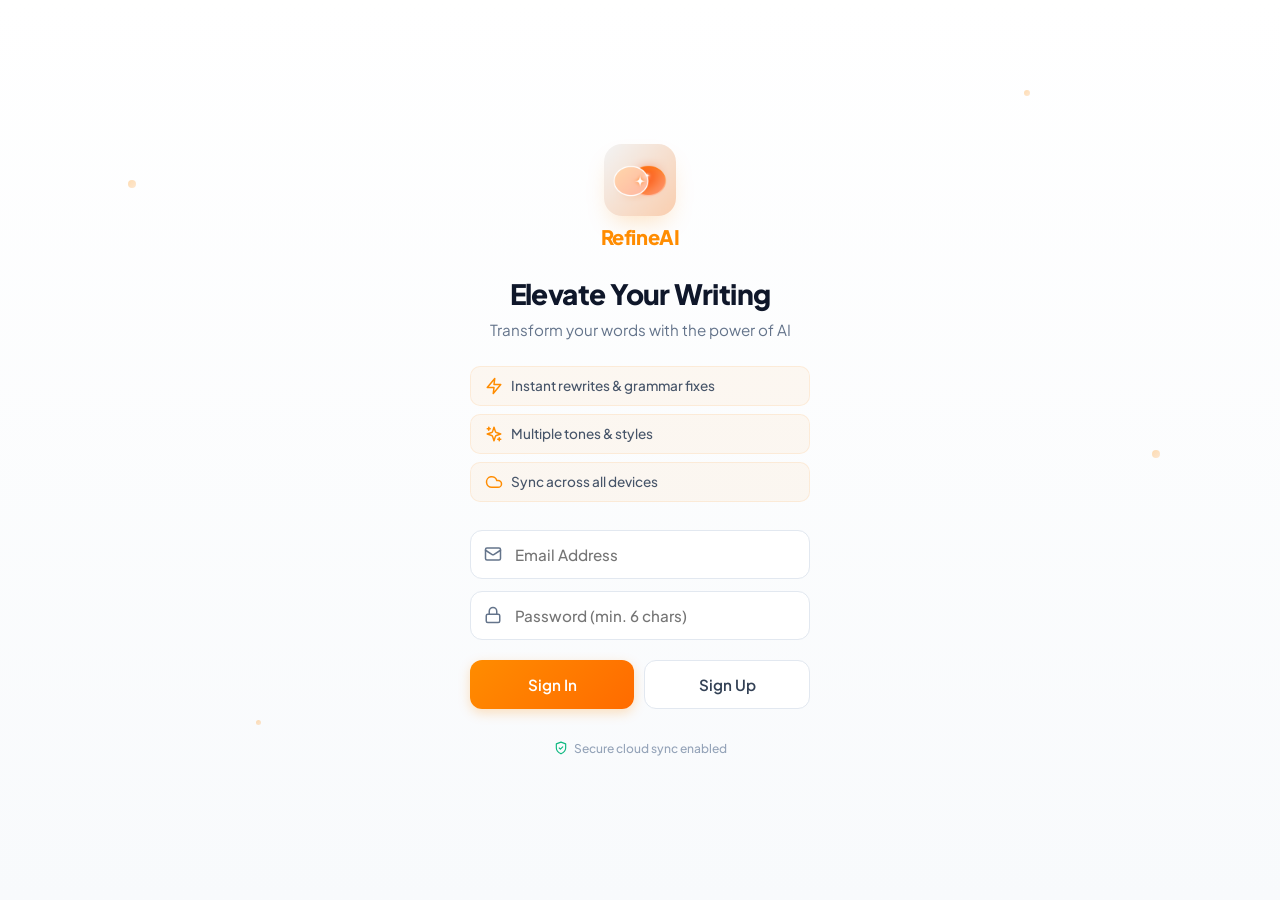
==== commit a3db5455: "Replace Google OAuth with Email/Password authentication" ====
--- a/sidepanel.html
+++ b/sidepanel.html
@@ -11,7 +11,7 @@
   <link rel="stylesheet" href="features/featureStyles.css">
   <link rel="preconnect" href="https://fonts.googleapis.com">
   <link rel="preconnect" href="https://fonts.gstatic.com" crossorigin>
-  <link rel="preconnect" href="https://yqoyweqarzezcvdcgnzk.supabase.co" crossorigin>
+  <link rel="preconnect" href="https://sizvcdcdcrodxyfbqkau.supabase.co" crossorigin>
   <link rel="dns-prefetch" href="https://api.groq.com">
   <link rel="dns-prefetch" href="https://generativelanguage.googleapis.com">
   <link href="https://fonts.googleapis.com/css2?family=Plus+Jakarta+Sans:wght@400;500;600;700;800&display=swap"
@@ -128,30 +128,29 @@
           </div>
         </div>
 
-        <button id="google-login-btn" class="google-auth-btn">
-          <svg class="google-icon" width="18" height="18" viewBox="0 0 18 18" xmlns="http://www.w3.org/2000/svg">
-            <path
-              d="M17.64 9.20455C17.64 8.56636 17.5827 7.95273 17.4764 7.36364H9V10.845H13.8436C13.635 11.97 13.0009 12.9232 12.0477 13.5614V15.8195H14.9564C16.6582 14.2527 17.64 11.9455 17.64 9.20455Z"
-              fill="#4285F4" />
-            <path
-              d="M9 18C11.43 18 13.4673 17.1941 14.9564 15.8195L12.0477 13.5614C11.2418 14.1014 10.2109 14.4205 9 14.4205C6.65591 14.4205 4.67182 12.8373 3.96409 10.71H0.957273V13.0418C2.43818 15.9832 5.48182 18 9 18Z"
-              fill="#34A853" />
-            <path
-              d="M3.96409 10.71C3.78409 10.17 3.68182 9.59318 3.68182 9C3.68182 8.40682 3.78409 7.83 3.96409 7.29V4.95818H0.957273C0.347727 6.17318 0 7.54773 0 9C0 10.4523 0.347727 11.8268 0.957273 13.0418L3.96409 10.71Z"
-              fill="#FBBC05" />
-            <path
-              d="M9 3.57955C10.3214 3.57955 11.5077 4.03364 12.4405 4.92545L15.0218 2.34409C13.4632 0.891818 11.4259 0 9 0C5.48182 0 2.43818 2.01682 0.957273 4.95818L3.96409 7.29C4.67182 5.16273 6.65591 3.57955 9 3.57955Z"
-              fill="#EA4335" />
-          </svg>
-          <span class="btn-text">Continue with Google</span>
-          <div class="btn-loader" style="display: none;">
-            <div class="spinner"></div>
-          </div>
-        </button>
+        <!-- Email & Password Form -->
+        <form id="email-login-form" class="email-login-form">
+          <div class="input-group">
+            <i data-lucide="mail" class="input-icon"></i>
+            <input type="email" id="login-email" placeholder="Email Address" required>
+          </div>
+          <div class="input-group">
+            <i data-lucide="lock" class="input-icon"></i>
+            <input type="password" id="login-password" placeholder="Password (min. 6 chars)" required>
+          </div>
+          <div class="auth-buttons-row">
+            <button type="submit" id="signin-btn" class="auth-submit-btn primary-btn-large">
+              <span>Sign In</span>
+            </button>
+            <button type="button" id="signup-btn" class="auth-submit-btn secondary-btn-large">
+              <span>Sign Up</span>
+            </button>
+          </div>
+        </form>
 
         <p class="auth-footer">
           <i data-lucide="shield-check" class="footer-icon"></i>
-          Secure login powered by Google
+          Secure cloud sync enabled
         </p>
       </div>
     </div>
--- a/sidepanel.css
+++ b/sidepanel.css
@@ -2034,60 +2034,6 @@
   color: var(--text-secondary);
 }
 
-/* Google Login Button */
-.google-auth-btn {
-  width: 100%;
-  display: flex;
-  align-items: center;
-  justify-content: center;
-  gap: 8px;
-  background: white;
-  border: 1px solid #E2E8F0;
-  padding: 14px 24px;
-  border-radius: 12px;
-  color: #0F172A;
-  font-weight: 600;
-  font-size: 0.95rem;
-  cursor: pointer;
-  transition: all 0.2s cubic-bezier(0.16, 1, 0.3, 1);
-  box-shadow: 0 2px 8px rgba(0, 0, 0, 0.04);
-  position: relative;
-  min-height: 52px;
-}
-
-.dark-theme .google-auth-btn {
-  background: #1E293B;
-  border-color: #334155;
-  color: var(--text-tertiary);
-}
-
-.google-auth-btn:hover {
-  background: #F8FAFC;
-  border-color: #CBD5E1;
-  transform: translateY(-2px);
-  box-shadow: 0 8px 20px -4px rgba(0, 0, 0, 0.1);
-}
-
-.dark-theme .google-auth-btn:hover {
-  background: #334155;
-}
-
-.google-auth-btn:active {
-  transform: translateY(0);
-}
-
-.google-auth-btn.loading {
-  pointer-events: none;
-}
-
-.google-auth-btn.loading .google-icon,
-.google-auth-btn.loading .btn-text {
-  opacity: 0;
-}
-
-.google-auth-btn.loading .btn-loader {
-  display: flex !important;
-}
 
 .btn-loader {
   position: absolute;
@@ -2926,3 +2872,108 @@
   color: #f87171;
 }
 
+/* Email/Password Login Form styling */
+.email-login-form {
+  display: flex;
+  flex-direction: column;
+  gap: 12px;
+  width: 100%;
+  margin-top: 16px;
+}
+
+.email-login-form .input-group {
+  position: relative;
+  display: flex;
+  align-items: center;
+}
+
+.email-login-form .input-group .input-icon {
+  position: absolute;
+  left: 14px;
+  width: 18px;
+  height: 18px;
+  color: #64748B;
+  pointer-events: none;
+}
+
+.email-login-form .input-group input {
+  width: 100%;
+  padding: 14px 14px 14px 44px;
+  border-radius: 12px;
+  border: 1px solid #E2E8F0;
+  background: white;
+  color: #0F172A;
+  font-size: 0.95rem;
+  font-weight: 500;
+  transition: all 0.2s;
+  outline: none;
+}
+
+.dark-theme .email-login-form .input-group input {
+  background: #1E293B;
+  border-color: #334155;
+  color: var(--text-tertiary);
+}
+
+.email-login-form .input-group input:focus {
+  border-color: var(--primary);
+  box-shadow: 0 0 0 3px rgba(255, 140, 0, 0.15);
+}
+
+.auth-buttons-row {
+  display: flex;
+  gap: 10px;
+  margin-top: 8px;
+}
+
+.auth-submit-btn {
+  flex: 1;
+  padding: 14px 20px;
+  border-radius: 12px;
+  font-size: 0.95rem;
+  font-weight: 600;
+  cursor: pointer;
+  transition: all 0.2s cubic-bezier(0.16, 1, 0.3, 1);
+  display: flex;
+  align-items: center;
+  justify-content: center;
+  min-height: 48px;
+}
+
+.auth-submit-btn.primary-btn-large {
+  background: linear-gradient(135deg, var(--primary), #FF6B00);
+  color: white;
+  border: none;
+  box-shadow: 0 4px 12px rgba(255, 140, 0, 0.25);
+}
+
+.auth-submit-btn.primary-btn-large:hover {
+  transform: translateY(-2px);
+  box-shadow: 0 6px 16px rgba(255, 140, 0, 0.35);
+}
+
+.auth-submit-btn.secondary-btn-large {
+  background: white;
+  color: #334155;
+  border: 1px solid #E2E8F0;
+}
+
+.dark-theme .auth-submit-btn.secondary-btn-large {
+  background: #1E293B;
+  border-color: #334155;
+  color: var(--text-secondary);
+}
+
+.auth-submit-btn.secondary-btn-large:hover {
+  background: #F8FAFC;
+  transform: translateY(-2px);
+}
+
+.dark-theme .auth-submit-btn.secondary-btn-large:hover {
+  background: #334155;
+}
+
+.auth-submit-btn:active {
+  transform: translateY(0);
+}
+
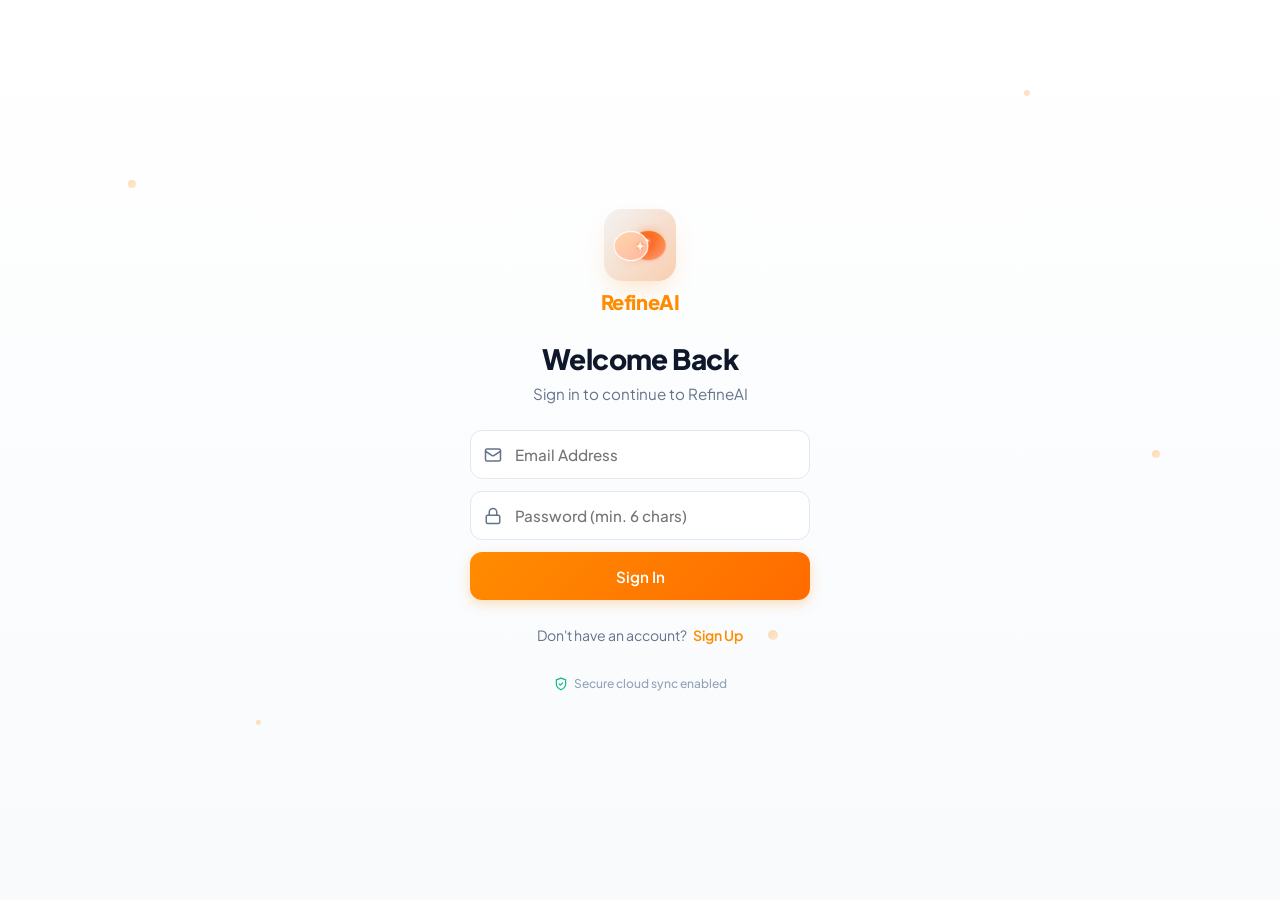
==== commit aba6f6ae: "Fix inline script CSP violation, simplify auth card to prevent scrollbars, and implement toggling si" ====
--- a/sidepanel.html
+++ b/sidepanel.html
@@ -19,19 +19,7 @@
   <!-- Local copies to comply with Chrome Extension Security Policy (CSP) -->
   <script src="lib/lucide.min.js"></script>
   <script src="lib/supabase.js"></script>
-  <script>
-    // Theme initialization to prevent flash
-    (function () {
-      const savedTheme = localStorage.getItem('theme');
-      const systemPrefersDark = window.matchMedia('(prefers-color-scheme: dark)').matches;
-      const isDark = savedTheme === 'dark' || (!savedTheme && systemPrefersDark);
-      if (isDark) {
-        document.documentElement.classList.add('dark-theme');
-      } else {
-        document.documentElement.classList.add('light-theme');
-      }
-    })();
-  </script>
+  <script src="theme-init.js"></script>
 </head>
 
 <body>
@@ -109,27 +97,11 @@
           <div class="auth-logo-text">RefineAI</div>
         </div>
 
-        <h1>Elevate Your Writing</h1>
-        <p class="auth-subtitle">Transform your words with the power of AI</p>
-
-        <!-- Features List -->
-        <div class="auth-features">
-          <div class="auth-feature">
-            <i data-lucide="zap" class="feature-icon"></i>
-            <span>Instant rewrites & grammar fixes</span>
-          </div>
-          <div class="auth-feature">
-            <i data-lucide="sparkles" class="feature-icon"></i>
-            <span>Multiple tones & styles</span>
-          </div>
-          <div class="auth-feature">
-            <i data-lucide="cloud" class="feature-icon"></i>
-            <span>Sync across all devices</span>
-          </div>
-        </div>
+        <h1 id="auth-title">Welcome Back</h1>
+        <p id="auth-subtitle" class="auth-subtitle">Sign in to continue to RefineAI</p>
 
         <!-- Email & Password Form -->
-        <form id="email-login-form" class="email-login-form">
+        <form id="auth-form" class="email-login-form" data-mode="login">
           <div class="input-group">
             <i data-lucide="mail" class="input-icon"></i>
             <input type="email" id="login-email" placeholder="Email Address" required>
@@ -138,13 +110,12 @@
             <i data-lucide="lock" class="input-icon"></i>
             <input type="password" id="login-password" placeholder="Password (min. 6 chars)" required>
           </div>
-          <div class="auth-buttons-row">
-            <button type="submit" id="signin-btn" class="auth-submit-btn primary-btn-large">
-              <span>Sign In</span>
-            </button>
-            <button type="button" id="signup-btn" class="auth-submit-btn secondary-btn-large">
-              <span>Sign Up</span>
-            </button>
+          <button type="submit" id="auth-submit-btn" class="auth-submit-btn primary-btn-large">
+            <span>Sign In</span>
+          </button>
+          <div class="auth-toggle-row">
+            <span id="auth-toggle-text">Don't have an account?</span>
+            <button type="button" id="auth-toggle-btn" class="auth-toggle-btn">Sign Up</button>
           </div>
         </form>
 
--- a/sidepanel.css
+++ b/sidepanel.css
@@ -2919,15 +2919,38 @@
   border-color: var(--primary);
   box-shadow: 0 0 0 3px rgba(255, 140, 0, 0.15);
 }
-
-.auth-buttons-row {
-  display: flex;
-  gap: 10px;
-  margin-top: 8px;
+.auth-toggle-row {
+  display: flex;
+  align-items: center;
+  justify-content: center;
+  gap: 6px;
+  margin-top: 14px;
+  font-size: 0.88rem;
+  color: #64748b;
+}
+
+.dark-theme .auth-toggle-row {
+  color: var(--text-secondary);
+}
+
+.auth-toggle-btn {
+  background: none;
+  border: none;
+  color: var(--primary);
+  font-weight: 600;
+  font-size: 0.88rem;
+  cursor: pointer;
+  padding: 0;
+  transition: all 0.2s;
+}
+
+.auth-toggle-btn:hover {
+  color: #ff6b00;
+  text-decoration: underline;
 }
 
 .auth-submit-btn {
-  flex: 1;
+  width: 100%;
   padding: 14px 20px;
   border-radius: 12px;
   font-size: 0.95rem;
@@ -2938,12 +2961,12 @@
   align-items: center;
   justify-content: center;
   min-height: 48px;
+  border: none;
 }
 
 .auth-submit-btn.primary-btn-large {
-  background: linear-gradient(135deg, var(--primary), #FF6B00);
+  background: linear-gradient(135deg, var(--primary), #ff6b00);
   color: white;
-  border: none;
   box-shadow: 0 4px 12px rgba(255, 140, 0, 0.25);
 }
 
@@ -2952,28 +2975,14 @@
   box-shadow: 0 6px 16px rgba(255, 140, 0, 0.35);
 }
 
-.auth-submit-btn.secondary-btn-large {
-  background: white;
-  color: #334155;
-  border: 1px solid #E2E8F0;
-}
-
-.dark-theme .auth-submit-btn.secondary-btn-large {
-  background: #1E293B;
-  border-color: #334155;
-  color: var(--text-secondary);
-}
-
-.auth-submit-btn.secondary-btn-large:hover {
-  background: #F8FAFC;
-  transform: translateY(-2px);
-}
-
-.dark-theme .auth-submit-btn.secondary-btn-large:hover {
-  background: #334155;
-}
-
 .auth-submit-btn:active {
   transform: translateY(0);
 }
 
+.auth-submit-btn:disabled {
+  opacity: 0.6;
+  cursor: not-allowed;
+  transform: none !important;
+  box-shadow: none !important;
+}
+
